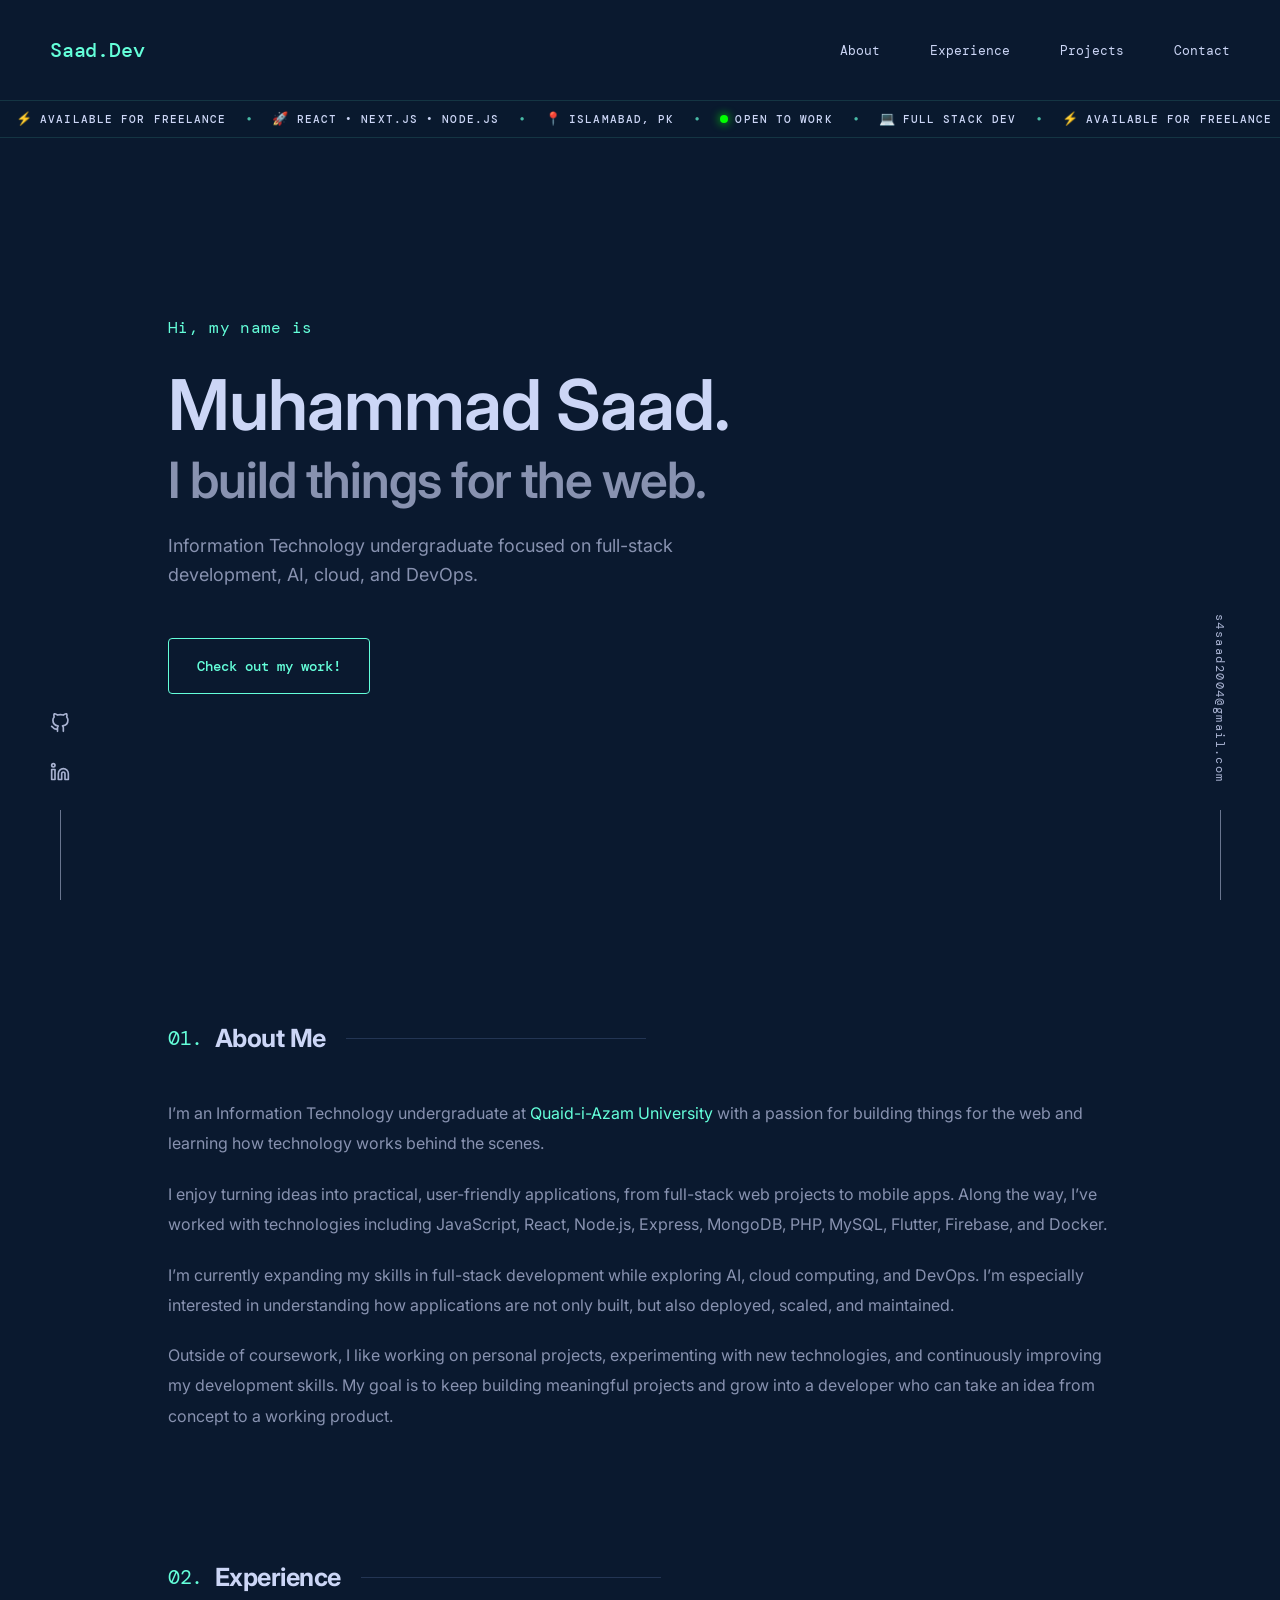
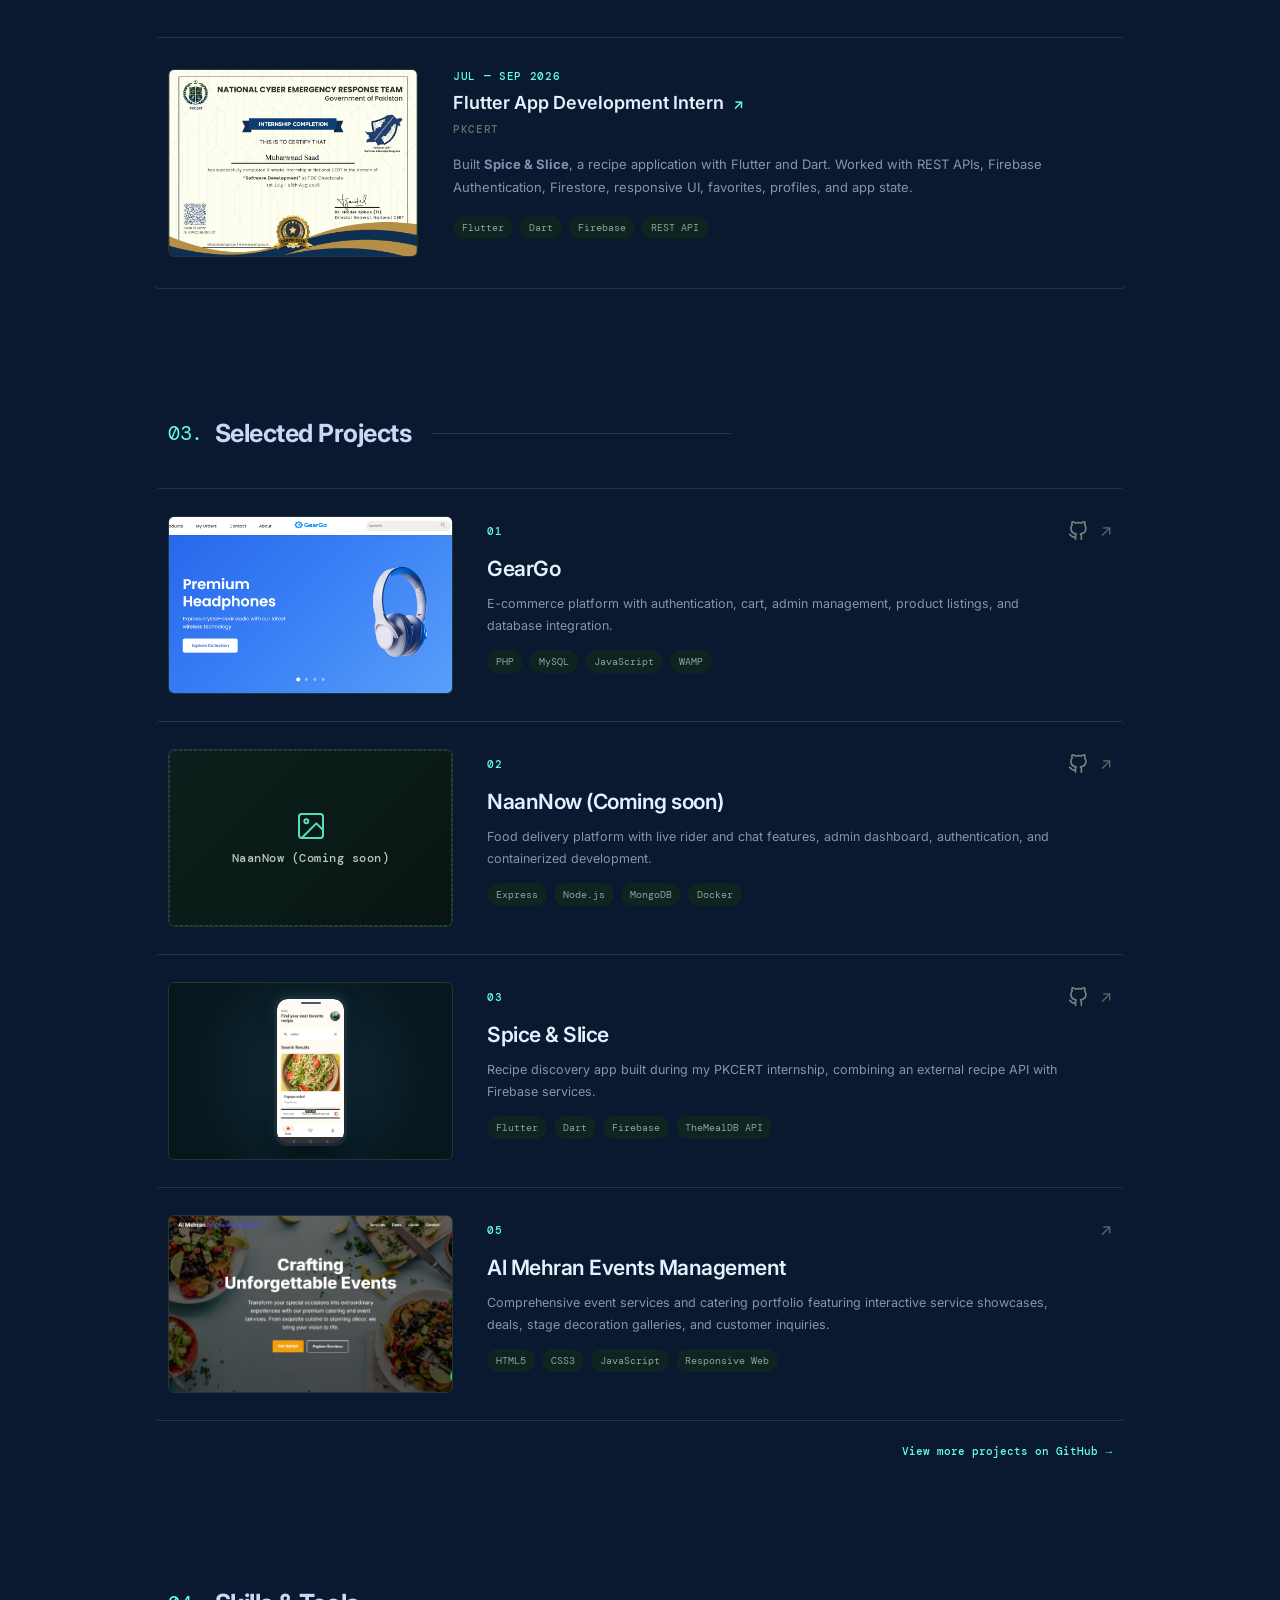
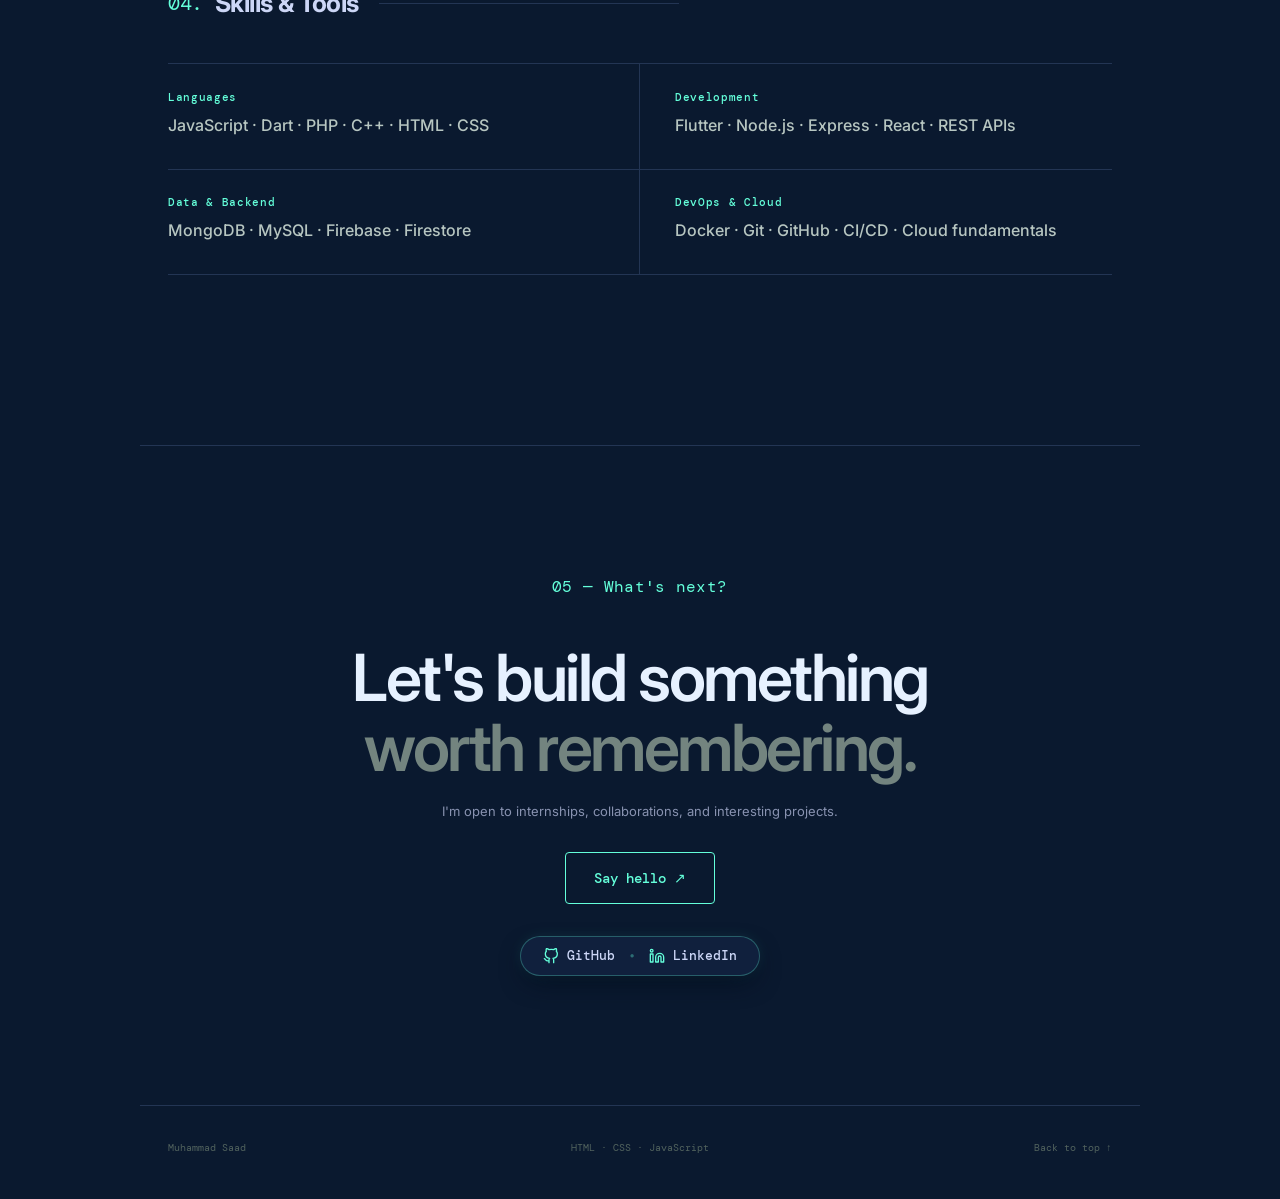
==== index.html @ c4289368 "some changes" ====
<!DOCTYPE html>
<html lang="en">

<head>
  <meta charset="UTF-8">
  <meta name="viewport" content="width=device-width, initial-scale=1.0">
  <meta name="description" content="Muhammad Saad Khan — IT undergraduate, developer, and DevOps enthusiast.">
  <title>Saad Khan — Developer Portfolio</title>
  <link rel="preconnect" href="https://fonts.googleapis.com">
  <link rel="preconnect" href="https://fonts.gstatic.com" crossorigin>
  <link
    href="https://fonts.googleapis.com/css2?family=DM+Mono:wght@400;500&family=Inter:wght@400;500;600;700&display=swap"
    rel="stylesheet">
  <link rel="icon" type="image/svg+xml" href="favicon.svg">
  <link rel="stylesheet" href="style.css">
</head>

<body>

  <header class="site-header">
    <a class="logo" href="#top" aria-label="home">Saad.Dev</a>
    <nav id="site-nav">
      <a href="#about">About</a>
      <a href="#experience">Experience</a>
      <a href="#projects">Projects</a>
      <!-- <a href="certifications/index.html">Certificates</a> -->
      <a href="#contact">Contact</a>
    </nav>
    <button class="menu-toggle" id="menu-toggle" aria-label="Toggle navigation menu" aria-expanded="false"
      aria-controls="site-nav">
      <span class="hamburger-bar"></span>
      <span class="hamburger-bar"></span>
      <span class="hamburger-bar"></span>
    </button>
  </header>

  <div class="side-left">
    <ul class="social-list">
      <li><a href="https://github.com/SaadLabs" target="_blank" rel="noreferrer" aria-label="GitHub"><svg
            xmlns="http://www.w3.org/2000/svg" viewBox="0 0 24 24" fill="none" stroke="currentColor" stroke-width="2"
            stroke-linecap="round" stroke-linejoin="round">
            <path
              d="M9 19c-5 1.5-5-2.5-7-3m14 6v-3.87a3.37 3.37 0 0 0-.94-2.61c3.14-.35 6.44-1.54 6.44-7A5.44 5.44 0 0 0 20 4.77 5.07 5.07 0 0 0 19.91 1S18.73.65 16 2.48a13.38 13.38 0 0 0-7 0C6.27.65 5.09 1 5.09 1A5.07 5.07 0 0 0 5 4.77a5.44 5.44 0 0 0-1.5 3.78c0 5.42 3.3 6.61 6.44 7A3.37 3.37 0 0 0 9 18.13V22">
            </path>
          </svg></a></li>
      <!-- <li><a href="https://instagram.com/" target="_blank" rel="noreferrer" aria-label="Instagram"><svg
            xmlns="http://www.w3.org/2000/svg" viewBox="0 0 24 24" fill="none" stroke="currentColor" stroke-width="2"
            stroke-linecap="round" stroke-linejoin="round">
            <rect x="2" y="2" width="20" height="20" rx="5" ry="5"></rect>
            <path d="M16 11.37A4 4 0 1 1 12.63 8 4 4 0 0 1 16 11.37z"></path>
            <line x1="17.5" y1="6.5" x2="17.51" y2="6.5"></line>
          </svg></a></li> -->
      <!-- <li><a href="https://twitter.com/" target="_blank" rel="noreferrer" aria-label="Twitter"><svg
            xmlns="http://www.w3.org/2000/svg" viewBox="0 0 24 24" fill="none" stroke="currentColor" stroke-width="2"
            stroke-linecap="round" stroke-linejoin="round">
            <path
              d="M23 3a10.9 10.9 0 0 1-3.14 1.53 4.48 4.48 0 0 0-7.86 3v1A10.66 10.66 0 0 1 3 4s-4 9 5 13a11.64 11.64 0 0 1-7 2c9 5 20 0 20-11.5a4.5 4.5 0 0 0-.08-.83A7.72 7.72 0 0 0 23 3z">
            </path>
          </svg></a></li> -->
      <li><a href="https://www.linkedin.com/in/muhammad-saad2004/" target="_blank" rel="noreferrer"
          aria-label="LinkedIn"><svg xmlns="http://www.w3.org/2000/svg" viewBox="0 0 24 24" fill="none"
            stroke="currentColor" stroke-width="2" stroke-linecap="round" stroke-linejoin="round">
            <path d="M16 8a6 6 0 0 1 6 6v7h-4v-7a2 2 0 0 0-2-2 2 2 0 0 0-2 2v7h-4v-7a6 6 0 0 1 6-6z"></path>
            <rect x="2" y="9" width="4" height="12"></rect>
            <circle cx="4" cy="4" r="2"></circle>
          </svg></a></li>
      <!-- <li><a href="https://codepen.io/" target="_blank" rel="noreferrer" aria-label="CodePen"><svg
            xmlns="http://www.w3.org/2000/svg" viewBox="0 0 24 24" fill="none" stroke="currentColor" stroke-width="2"
            stroke-linecap="round" stroke-linejoin="round">
            <polygon points="12 2 22 8.5 22 15.5 12 22 2 15.5 2 8.5 12 2"></polygon>
            <line x1="12" y1="22" x2="12" y2="15.5"></line>
            <polyline points="22 8.5 12 15.5 2 8.5"></polyline>
            <polyline points="2 15.5 12 8.5 22 15.5"></polyline>
            <line x1="12" y1="2" x2="12" y2="8.5"></line>
          </svg></a></li> -->
    </ul>
    <div class="side-line"></div>
  </div>

  <div class="side-right">
    <div class="email-wrapper">
      <a href="mailto:s4saad2004@gmail.com">s4saad2004@gmail.com</a>
    </div>
    <div class="side-line"></div>
  </div>

  <main id="top">
    <div class="home-ticker" aria-label="Status ticker">
      <div class="ticker-track">
        <div class="ticker-content">
          <span class="ticker-item"><span class="ticker-icon">⚡</span> AVAILABLE FOR FREELANCE</span>
          <span class="ticker-bullet">•</span>
          <span class="ticker-item"><span class="ticker-icon">🚀</span> REACT • NEXT.JS • NODE.JS</span>
          <span class="ticker-bullet">•</span>
          <span class="ticker-item"><span class="ticker-icon">📍</span> ISLAMABAD, PK</span>
          <span class="ticker-bullet">•</span>
          <span class="ticker-item"><span class="ticker-status-dot"></span> OPEN TO WORK</span>
          <span class="ticker-bullet">•</span>
          <span class="ticker-item"><span class="ticker-icon">💻</span> FULL STACK DEV</span>
          <span class="ticker-bullet">•</span>
        </div>
        <div class="ticker-content" aria-hidden="true">
          <span class="ticker-item"><span class="ticker-icon">⚡</span> AVAILABLE FOR FREELANCE</span>
          <span class="ticker-bullet">•</span>
          <span class="ticker-item"><span class="ticker-icon">🚀</span> REACT • NEXT.JS • NODE.JS</span>
          <span class="ticker-bullet">•</span>
          <span class="ticker-item"><span class="ticker-icon">📍</span> ISLAMABAD, PK</span>
          <span class="ticker-bullet">•</span>
          <span class="ticker-item"><span class="ticker-status-dot"></span> OPEN TO WORK</span>
          <span class="ticker-bullet">•</span>
          <span class="ticker-item"><span class="ticker-icon">💻</span> FULL STACK DEV</span>
          <span class="ticker-bullet">•</span>
        </div>
      </div>
    </div>

    <section class="hero">
      <p class="eyebrow">Hi, my name is</p>
      <h1 class="hero-title">Muhammad Saad.</h1>
      <h2 class="hero-subtitle">I build things for the web.</h2>
      <p class="hero-copy">
        Information Technology undergraduate focused on full-stack development, AI, cloud, and DevOps.
      </p>
      <div class="hero-actions">
        <a class="hero-btn" href="#projects">Check out my work!</a>
      </div>
    </section>

    <section id="about" class="section about">
      <div class="section-label"><span>01.</span> About Me</div>
      <div class="about-grid">
        <div class="about-copy">
          <p>
            I’m an Information Technology undergraduate at <a href="https://qau.edu.pk/" class="highlight-link"
              target="_blank">Quaid-i-Azam University</a> with a passion for building things
            for the web and learning how technology works behind the scenes.
          </p>
          <p>I enjoy turning ideas into practical, user-friendly applications, from full-stack web projects to mobile
            apps. Along the way, I’ve worked with technologies including JavaScript, React, Node.js, Express, MongoDB,
            PHP, MySQL, Flutter, Firebase, and Docker.</p>
          <p>I’m currently expanding my skills in full-stack development while exploring AI, cloud computing, and
            DevOps. I’m especially interested in understanding how applications are not only built, but also deployed,
            scaled, and maintained.</p>
          <p>Outside of coursework, I like working on personal projects, experimenting with new technologies, and
            continuously improving my development skills. My goal is to keep building meaningful projects and grow into
            a developer who can take an idea from concept to a working product.</p>
        </div>
      </div>
    </section>

    <section id="experience" class="section">
      <div class="section-label"><span>02.</span> Experience</div>

      <a class="experience-row" href="experience/index.html" title="Click to view full certificate and details">
        <div class="experience-cert" title="Certificate Preview">
          <img src="pkcert.png" alt="PKCERT Internship Certificate" class="cert-img" style="display:none;"
            onload="this.style.display='block'; if(this.nextElementSibling) this.nextElementSibling.style.display='none';">
          <div class="cert-placeholder">
            <svg viewBox="0 0 24 24" width="34" height="34" fill="none" stroke="currentColor" stroke-width="1.5"
              stroke-linecap="round" stroke-linejoin="round">
              <rect x="3" y="3" width="18" height="14" rx="2"></rect>
              <circle cx="12" cy="9" r="2.5"></circle>
              <path d="M10.5 11.5L9 15.5L12 14L15 15.5L13.5 11.5"></path>
            </svg>
            <span>Certificate</span>
            <small>Credential Preview</small>
          </div>
        </div>
        <div class="experience-main">
          <div class="date">JUL — SEP 2026</div>
          <h3>Flutter App Development Intern <span>↗</span></h3>
          <p class="company">PKCERT</p>
          <p>
            Built <strong>Spice & Slice</strong>, a recipe application with Flutter and Dart.
            Worked with REST APIs, Firebase Authentication, Firestore, responsive UI,
            favorites, profiles, and app state.
          </p>
          <div class="tags">
            <span>Flutter</span><span>Dart</span><span>Firebase</span><span>REST API</span>
          </div>
        </div>
      </a>
    </section>

    <section id="projects" class="section projects">
      <div class="section-label"><span>03.</span> Selected Projects</div>

      <a class="project-row" href="projects/geargo.html" title="Click to view GearGo details and preview">
        <div class="project-image" title="GearGo Preview">
          <img src="geargo.png" alt="GearGo Preview" class="project-img" style="display:none;"
            onload="this.style.display='block'; if(this.nextElementSibling) this.nextElementSibling.style.display='none';"
            onerror="this.style.display='none'; if(this.nextElementSibling) this.nextElementSibling.style.display='flex';">
          <div class="project-placeholder">
            <svg viewBox="0 0 24 24" width="32" height="32" fill="none" stroke="currentColor" stroke-width="1.5"
              stroke-linecap="round" stroke-linejoin="round">
              <rect x="3" y="3" width="18" height="18" rx="2"></rect>
              <circle cx="8.5" cy="8.5" r="1.5"></circle>
              <polyline points="21 15 16 10 5 21"></polyline>
            </svg>
            <span>GearGo</span>
            <small>Web Platform</small>
          </div>
        </div>
        <div class="project-info">
          <div class="project-top">
            <span class="project-number">01</span>
            <div class="project-links">
              <span class="project-icon-link" title="GitHub Repository" aria-label="GearGo GitHub Repository"
                role="button" tabindex="0"
                onclick="event.preventDefault(); event.stopPropagation(); window.open('https://github.com/SaadLabs/GearGo', '_blank');">
                <svg viewBox="0 0 24 24" width="20" height="20" fill="none" stroke="currentColor" stroke-width="2"
                  stroke-linecap="round" stroke-linejoin="round">
                  <path
                    d="M9 19c-5 1.5-5-2.5-7-3m14 6v-3.87a3.37 3.37 0 0 0-.94-2.61c3.14-.35 6.44-1.54 6.44-7A5.44 5.44 0 0 0 20 4.77 5.07 5.07 0 0 0 19.91 1S18.73.65 16 2.48a13.38 13.38 0 0 0-7 0C6.27.65 5.09 1 5.09 1A5.07 5.07 0 0 0 5 4.77a5.44 5.44 0 0 0-1.5 3.78c0 5.42 3.3 6.61 6.44 7A3.37 3.37 0 0 0 9 18.13V22">
                  </path>
                </svg>
              </span>
              <span class="project-icon-link" title="View Project Details" aria-label="View Project Details">
                <span class="arrow">↗</span>
              </span>
            </div>
          </div>
          <h3>GearGo</h3>
          <p>E-commerce platform with authentication, cart, admin management, product listings, and database
            integration.</p>
          <div class="tags"><span>PHP</span><span>MySQL</span><span>JavaScript</span><span>WAMP</span></div>
        </div>
      </a>

      <a class="project-row" href="projects/naannow.html" title="Click to view NaanNow details and preview">
        <div class="project-image" title="NaanNow Preview">
          <img src="" alt="NaanNow Preview" class="project-img" style="display:none;"
            onload="this.style.display='block'; if(this.nextElementSibling) this.nextElementSibling.style.display='none';"
            onerror="this.style.display='none'; if(this.nextElementSibling) this.nextElementSibling.style.display='flex';">
          <div class="project-placeholder">
            <svg viewBox="0 0 24 24" width="32" height="32" fill="none" stroke="currentColor" stroke-width="1.5"
              stroke-linecap="round" stroke-linejoin="round">
              <rect x="3" y="3" width="18" height="18" rx="2"></rect>
              <circle cx="8.5" cy="8.5" r="1.5"></circle>
              <polyline points="21 15 16 10 5 21"></polyline>
            </svg>
            <span>NaanNow (Coming soon)</span>
            <!-- <small>Insert image src here</small> -->
          </div>
        </div>
        <div class="project-info">
          <div class="project-top">
            <span class="project-number">02</span>
            <div class="project-links">
              <span class="project-icon-link" title="GitHub Repository" aria-label="NaanNow GitHub Repository"
                role="button" tabindex="0"
                onclick="event.preventDefault(); event.stopPropagation(); window.open('https://github.com/Khizar515/NaanNow', '_blank');">
                <svg viewBox="0 0 24 24" width="20" height="20" fill="none" stroke="currentColor" stroke-width="2"
                  stroke-linecap="round" stroke-linejoin="round">
                  <path
                    d="M9 19c-5 1.5-5-2.5-7-3m14 6v-3.87a3.37 3.37 0 0 0-.94-2.61c3.14-.35 6.44-1.54 6.44-7A5.44 5.44 0 0 0 20 4.77 5.07 5.07 0 0 0 19.91 1S18.73.65 16 2.48a13.38 13.38 0 0 0-7 0C6.27.65 5.09 1 5.09 1A5.07 5.07 0 0 0 5 4.77a5.44 5.44 0 0 0-1.5 3.78c0 5.42 3.3 6.61 6.44 7A3.37 3.37 0 0 0 9 18.13V22">
                  </path>
                </svg>
              </span>
              <span class="project-icon-link" title="View Project Details" aria-label="View Project Details">
                <span class="arrow">↗</span>
              </span>
            </div>
          </div>
          <h3>NaanNow (Coming soon)</h3>
          <p>Food delivery platform with live rider and chat features, admin dashboard, authentication, and
            containerized development.</p>
          <div class="tags"><span>Express</span><span>Node.js</span><span>MongoDB</span><span>Docker</span></div>
        </div>
      </a>

      <a class="project-row" href="projects/spice-slice.html" title="Click to view Spice & Slice details and preview">
        <div class="project-image project-image-mobile" title="Spice & Slice Preview">
          <div class="mini-phone-frame">
            <div class="mini-phone-pill"></div>
            <img src="spice&slice.jpeg" alt="Spice & Slice Preview" class="project-img mobile-thumb"
              style="display:none;"
              onload="this.style.display='block'; if(this.nextElementSibling) this.nextElementSibling.style.display='none';"
              onerror="if(!this.dataset.triedBackup){ this.dataset.triedBackup='true'; this.src='spice.png'; } else { this.style.display='none'; if(this.nextElementSibling) this.nextElementSibling.style.display='flex'; }">
            <div class="project-placeholder">
              <svg viewBox="0 0 24 24" width="26" height="26" fill="none" stroke="currentColor" stroke-width="1.5"
                stroke-linecap="round" stroke-linejoin="round">
                <rect x="5" y="2" width="14" height="20" rx="3"></rect>
                <line x1="12" y1="18" x2="12" y2="18.01" stroke-width="2.5" stroke-linecap="round"></line>
              </svg>
              <span>Spice &amp; Slice</span>
              <small>Mobile App</small>
            </div>
          </div>
        </div>
        <div class="project-info">
          <div class="project-top">
            <span class="project-number">03</span>
            <div class="project-links">
              <span class="project-icon-link" title="GitHub Repository" aria-label="Spice & Slice GitHub Repository"
                role="button" tabindex="0"
                onclick="event.preventDefault(); event.stopPropagation(); window.open('https://github.com/SaadLabs/Spice-Slice-recipe-app', '_blank');">
                <svg viewBox="0 0 24 24" width="20" height="20" fill="none" stroke="currentColor" stroke-width="2"
                  stroke-linecap="round" stroke-linejoin="round">
                  <path
                    d="M9 19c-5 1.5-5-2.5-7-3m14 6v-3.87a3.37 3.37 0 0 0-.94-2.61c3.14-.35 6.44-1.54 6.44-7A5.44 5.44 0 0 0 20 4.77 5.07 5.07 0 0 0 19.91 1S18.73.65 16 2.48a13.38 13.38 0 0 0-7 0C6.27.65 5.09 1 5.09 1A5.07 5.07 0 0 0 5 4.77a5.44 5.44 0 0 0-1.5 3.78c0 5.42 3.3 6.61 6.44 7A3.37 3.37 0 0 0 9 18.13V22">
                  </path>
                </svg>
              </span>
              <span class="project-icon-link" title="View Project Details" aria-label="View Project Details">
                <span class="arrow">↗</span>
              </span>
            </div>
          </div>
          <h3>Spice & Slice</h3>
          <p>Recipe discovery app built during my PKCERT internship, combining an external recipe API with Firebase
            services.</p>
          <div class="tags"><span>Flutter</span><span>Dart</span><span>Firebase</span><span>TheMealDB API</span></div>
        </div>
      </a>

      <!-- <a class="project-row" href="projects/binary-tree.html"
        title="Click to view Binary Tree Visualizer details and preview">
        <div class="project-image" title="Binary Tree Visualizer Preview">
          <img src="" alt="Binary Tree Visualizer Preview" class="project-img" style="display:none;"
            onload="this.style.display='block'; if(this.nextElementSibling) this.nextElementSibling.style.display='none';"
            onerror="this.style.display='none'; if(this.nextElementSibling) this.nextElementSibling.style.display='flex';">
          <div class="project-placeholder">
            <svg viewBox="0 0 24 24" width="32" height="32" fill="none" stroke="currentColor" stroke-width="1.5"
              stroke-linecap="round" stroke-linejoin="round">
              <rect x="3" y="3" width="18" height="18" rx="2"></rect>
              <circle cx="8.5" cy="8.5" r="1.5"></circle>
              <polyline points="21 15 16 10 5 21"></polyline>
            </svg>
            <span>Binary Tree</span>
            <small>Insert image src here</small>
          </div>
        </div>
        <div class="project-info">
          <div class="project-top">
            <span class="project-number">04</span>
            <div class="project-links">
              <span class="project-icon-link" title="GitHub Repository"
                aria-label="Binary Tree Visualizer GitHub Repository" role="button" tabindex="0"
                onclick="event.preventDefault(); event.stopPropagation(); window.open('https://github.com/SaadLabs/Binary-Tree-Visualizer', '_blank');">
                <svg viewBox="0 0 24 24" width="20" height="20" fill="none" stroke="currentColor" stroke-width="2"
                  stroke-linecap="round" stroke-linejoin="round">
                  <path
                    d="M9 19c-5 1.5-5-2.5-7-3m14 6v-3.87a3.37 3.37 0 0 0-.94-2.61c3.14-.35 6.44-1.54 6.44-7A5.44 5.44 0 0 0 20 4.77 5.07 5.07 0 0 0 19.91 1S18.73.65 16 2.48a13.38 13.38 0 0 0-7 0C6.27.65 5.09 1 5.09 1A5.07 5.07 0 0 0 5 4.77a5.44 5.44 0 0 0-1.5 3.78c0 5.42 3.3 6.61 6.44 7A3.37 3.37 0 0 0 9 18.13V22">
                  </path>
                </svg>
              </span>
              <span class="project-icon-link" title="View Project Details" aria-label="View Project Details">
                <span class="arrow">↗</span>
              </span>
            </div>
          </div>
          <h3>Binary Tree Visualizer</h3>
          <p>Interactive JavaScript/C++ project focused on understanding tree structures and visualizing operations.</p>
          <div class="tags"><span>C++</span><span>Data Structures</span><span>Algorithms</span></div>
        </div>
      </a> -->

      <a class="project-row" href="https://almehraneventsmanagement.netlify.app/" target="_blank" rel="noreferrer"
        title="Click to view Al Mehran Events Management website">
        <div class="project-image" title="Al Mehran Events Management Preview">
          <img src="almehran.png" alt="Al Mehran Events Management Preview" class="project-img" style="display:none;"
            onload="this.style.display='block'; if(this.nextElementSibling) this.nextElementSibling.style.display='none';"
            onerror="this.style.display='none'; if(this.nextElementSibling) this.nextElementSibling.style.display='flex';">
          <div class="project-placeholder">
            <svg viewBox="0 0 24 24" width="32" height="32" fill="none" stroke="currentColor" stroke-width="1.5"
              stroke-linecap="round" stroke-linejoin="round">
              <rect x="3" y="3" width="18" height="18" rx="2"></rect>
              <circle cx="8.5" cy="8.5" r="1.5"></circle>
              <polyline points="21 15 16 10 5 21"></polyline>
            </svg>
            <span>Al Mehran</span>
            <small>Events Management</small>
          </div>
        </div>
        <div class="project-info">
          <div class="project-top">
            <span class="project-number">05</span>
            <div class="project-links">
              <span class="project-icon-link" title="Visit Live Website"
                aria-label="Visit Al Mehran Events Management Live Website">
                <span class="arrow">↗</span>
              </span>
            </div>
          </div>
          <h3>Al Mehran Events Management</h3>
          <p>Comprehensive event services and catering portfolio featuring interactive service showcases, deals, stage
            decoration galleries, and customer inquiries.</p>
          <div class="tags"><span>HTML5</span><span>CSS3</span><span>JavaScript</span><span>Responsive Web</span></div>
        </div>
      </a>

      <div class="archive-link">
        <a href="https://github.com/SaadLabs" target="_blank" rel="noreferrer">View more projects on GitHub →</a>
      </div>
    </section>

    <section id="skills" class="section skills-section">
      <div class="section-label"><span>04.</span> Skills & Tools</div>
      <div class="skills-grid">
        <div class="skill-group">
          <p class="skill-title">Languages</p>
          <h3>JavaScript · Dart · PHP · C++ · HTML · CSS</h3>
        </div>
        <div class="skill-group">
          <p class="skill-title">Development</p>
          <h3>Flutter · Node.js · Express · React · REST APIs</h3>
        </div>
        <div class="skill-group">
          <p class="skill-title">Data & Backend</p>
          <h3>MongoDB · MySQL · Firebase · Firestore</h3>
        </div>
        <div class="skill-group">
          <p class="skill-title">DevOps & Cloud</p>
          <h3>Docker · Git · GitHub · CI/CD · Cloud fundamentals</h3>
        </div>
      </div>
    </section>

    <!-- <section class="section education" id="certifications">
      <div class="section-label"><span>05.</span> Certifications</div>

      <a class="cert-compact-card" href="certifications/index.html" title="Click to view full certificate">
        <div class="cert-compact-thumb" title="Certificate Preview">
          <img src="meta-cert.png" alt="Meta Certificate Preview" class="cert-img" style="display:none;"
            onload="this.style.display='block'; if(this.nextElementSibling) this.nextElementSibling.style.display='none';"
            onerror="this.style.display='none'; if(this.nextElementSibling) this.nextElementSibling.style.display='flex';">
          <div class="cert-placeholder-compact">
            <svg viewBox="0 0 24 24" width="34" height="34" fill="#0081FB" class="meta-logo-svg" role="img"
              aria-label="Meta">
              <path
                d="M6.915 4.03c-1.968 0-3.683 1.28-4.871 3.113C.704 9.208 0 11.883 0 14.449c0 .706.07 1.369.21 1.973a6.624 6.624 0 0 0 .265.86 5.297 5.297 0 0 0 .371.761c.696 1.159 1.818 1.927 3.593 1.927 1.497 0 2.633-.671 3.965-2.444.76-1.012 1.144-1.626 2.663-4.32l.756-1.339.186-.325c.061.1.121.196.183.3l2.152 3.595c.724 1.21 1.665 2.556 2.47 3.314 1.046.987 1.992 1.22 3.06 1.22 1.075 0 1.876-.355 2.455-.843a3.743 3.743 0 0 0 .81-.973c.542-.939.861-2.127.861-3.745 0-2.72-.681-5.357-2.084-7.45-1.282-1.912-2.957-2.93-4.716-2.93-1.047 0-2.088.467-3.053 1.308-.652.57-1.257 1.29-1.82 2.05-.69-.875-1.335-1.547-1.958-2.056-1.182-.966-2.315-1.303-3.454-1.303zm10.16 2.053c1.147 0 2.188.758 2.992 1.999 1.132 1.748 1.647 4.195 1.647 6.4 0 1.548-.368 2.9-1.839 2.9-.58 0-1.027-.23-1.664-1.004-.496-.601-1.343-1.878-2.832-4.358l-.617-1.028a44.908 44.908 0 0 0-1.255-1.98c.07-.109.141-.224.211-.327 1.12-1.667 2.118-2.602 3.358-2.602zm-10.201.553c1.265 0 2.058.791 2.675 1.446.307.327.737.871 1.234 1.579l-1.02 1.566c-.757 1.163-1.882 3.017-2.837 4.338-1.191 1.649-1.81 1.817-2.486 1.817-.524 0-1.038-.237-1.383-.794-.263-.426-.464-1.13-.464-2.046 0-2.221.63-4.535 1.66-6.088.454-.687.964-1.226 1.533-1.533a2.264 2.264 0 0 1 1.088-.285z" />
            </svg>
            <span>Meta Cert</span>
          </div>
        </div>
        <div class="cert-compact-info">
          <svg viewBox="0 0 24 24" width="32" height="32" fill="#0081FB" class="meta-brand-icon" role="img"
            aria-label="Meta">
            <path
              d="M6.915 4.03c-1.968 0-3.683 1.28-4.871 3.113C.704 9.208 0 11.883 0 14.449c0 .706.07 1.369.21 1.973a6.624 6.624 0 0 0 .265.86 5.297 5.297 0 0 0 .371.761c.696 1.159 1.818 1.927 3.593 1.927 1.497 0 2.633-.671 3.965-2.444.76-1.012 1.144-1.626 2.663-4.32l.756-1.339.186-.325c.061.1.121.196.183.3l2.152 3.595c.724 1.21 1.665 2.556 2.47 3.314 1.046.987 1.992 1.22 3.06 1.22 1.075 0 1.876-.355 2.455-.843a3.743 3.743 0 0 0 .81-.973c.542-.939.861-2.127.861-3.745 0-2.72-.681-5.357-2.084-7.45-1.282-1.912-2.957-2.93-4.716-2.93-1.047 0-2.088.467-3.053 1.308-.652.57-1.257 1.29-1.82 2.05-.69-.875-1.335-1.547-1.958-2.056-1.182-.966-2.315-1.303-3.454-1.303zm10.16 2.053c1.147 0 2.188.758 2.992 1.999 1.132 1.748 1.647 4.195 1.647 6.4 0 1.548-.368 2.9-1.839 2.9-.58 0-1.027-.23-1.664-1.004-.496-.601-1.343-1.878-2.832-4.358l-.617-1.028a44.908 44.908 0 0 0-1.255-1.98c.07-.109.141-.224.211-.327 1.12-1.667 2.118-2.602 3.358-2.602zm-10.201.553c1.265 0 2.058.791 2.675 1.446.307.327.737.871 1.234 1.579l-1.02 1.566c-.757 1.163-1.882 3.017-2.837 4.338-1.191 1.649-1.81 1.817-2.486 1.817-.524 0-1.038-.237-1.383-.794-.263-.426-.464-1.13-.464-2.046 0-2.221.63-4.535 1.66-6.088.454-.687.964-1.226 1.533-1.533a2.264 2.264 0 0 1 1.088-.285z" />
          </svg>
          <div class="cert-text-group">
            <h3>Meta Full Stack Developer</h3>
            <span class="cert-year">2026</span>
          </div>
        </div>
        <span class="cert-compact-arrow">↗</span>
      </a>
    </section> -->

    <section id="contact" class="contact">
      <p class="eyebrow">05 — What's next?</p>
      <h2>Let's build something<br><em>worth remembering.</em></h2>
      <p>I'm open to internships, collaborations, and interesting projects.</p>
      <a class="primary-btn" href="mailto:s4saad2004@gmail.com">Say hello ↗</a>

      <div class="mobile-social-pill" aria-label="Social profiles">
        <a href="https://github.com/SaadLabs" target="_blank" rel="noreferrer" class="pill-link" aria-label="GitHub">
          <svg viewBox="0 0 24 24" width="16" height="16" fill="none" stroke="currentColor" stroke-width="2"
            stroke-linecap="round" stroke-linejoin="round">
            <path
              d="M9 19c-5 1.5-5-2.5-7-3m14 6v-3.87a3.37 3.37 0 0 0-.94-2.61c3.14-.35 6.44-1.54 6.44-7A5.44 5.44 0 0 0 20 4.77 5.07 5.07 0 0 0 19.91 1S18.73.65 16 2.48a13.38 13.38 0 0 0-7 0C6.27.65 5.09 1 5.09 1A5.07 5.07 0 0 0 5 4.77a5.44 5.44 0 0 0-1.5 3.78c0 5.42 3.3 6.61 6.44 7A3.37 3.37 0 0 0 9 18.13V22">
            </path>
          </svg>
          <span>GitHub</span>
        </a>
        <span class="pill-separator">•</span>
        <a href="https://www.linkedin.com/in/muhammad-saad2004/" target="_blank" rel="noreferrer" class="pill-link"
          aria-label="LinkedIn">
          <svg viewBox="0 0 24 24" width="16" height="16" fill="none" stroke="currentColor" stroke-width="2"
            stroke-linecap="round" stroke-linejoin="round">
            <path d="M16 8a6 6 0 0 1 6 6v7h-4v-7a2 2 0 0 0-2-2 2 2 0 0 0-2 2v7h-4v-7a6 6 0 0 1 6-6z"></path>
            <rect x="2" y="9" width="4" height="12"></rect>
            <circle cx="4" cy="4" r="2"></circle>
          </svg>
          <span>LinkedIn</span>
        </a>
      </div>
    </section>
  </main>

  <footer>
    <span>Muhammad Saad</span>
    <span>HTML · CSS · JavaScript</span>
    <a href="#top">Back to top ↑</a>
  </footer>

  <script src="script.js"></script>
</body>

</html>
---- style.css ----
* {
  box-sizing: border-box;
  margin: 0;
  padding: 0
}

:root {
  --bg: #0a192f;
  --bg2: #112240;
  --text: #8892b0;
  --text-bright: #ccd6f6;
  --muted: #8892b0;
  --green: #64ffda;
  --green-soft: rgba(100, 255, 218, 0.1);
  --line: #233554;
  --white: #e6f1ff;
  --mono: "DM Mono", monospace;
  --sans: "Inter", sans-serif
}

html {
  scroll-behavior: smooth;
  scroll-padding-top: 85px;
}

body {
  background: var(--bg);
  color: var(--text);
  font-family: var(--sans);
  line-height: 1.6;
  overflow-x: hidden
}

::selection {
  background: var(--green);
  color: #06100d
}

a {
  color: inherit;
  text-decoration: none
}

.site-header {
  position: fixed;
  top: 0;
  left: 0;
  width: 100%;
  height: 100px;
  padding: 0 clamp(20px, 4vw, 50px);
  display: flex;
  align-items: center;
  justify-content: space-between;
  z-index: 1000;
  background: transparent;
  box-shadow: none;
  transform: translateY(0);
  transition: transform 0.35s cubic-bezier(0.645, 0.045, 0.355, 1),
    height 0.3s ease,
    background 0.3s ease,
    box-shadow 0.3s ease;
}

/* Scrolled state: away from top, show shadow & glass effect */
.site-header.nav-scrolled {
  height: 72px;
  background: rgba(10, 25, 47, 0.85);
  backdrop-filter: blur(12px);
  -webkit-backdrop-filter: blur(12px);
  box-shadow: 0 10px 30px -10px rgba(2, 12, 27, 0.75);
}

/* Hidden state: scrolled down, slide up out of viewport */
.site-header.nav-hidden {
  transform: translateY(-100%);
  box-shadow: none;
}

.logo {
  display: flex;
  align-items: center;
  font-family: var(--mono);
  font-size: 20px;
  font-weight: 500;
  color: var(--green);
  text-decoration: none;
  letter-spacing: -0.01em;
  transition: all .25s ease;
}

.logo:hover {
  color: var(--white);
}

nav {
  display: flex;
  align-items: center;
  gap: 50px;
  margin-left: auto;
}

nav a {
  font: 400 13px var(--mono);
  color: #ccd6f6;
  transition: color 0.25s ease;
}

nav a:hover,
nav a.active {
  color: var(--green);
}

.menu-toggle {
  display: none;
  background: transparent;
  border: 1px solid rgba(100, 255, 218, 0.28);
  border-radius: 6px;
  width: 42px;
  height: 42px;
  padding: 10px 8px;
  flex-direction: column;
  justify-content: space-between;
  align-items: center;
  cursor: pointer;
  z-index: 1002;
  transition: all 0.25s ease;
}

.menu-toggle:hover,
.menu-toggle:focus-visible {
  border-color: var(--green);
  background: rgba(100, 255, 218, 0.08);
  outline: none;
}

.hamburger-bar {
  display: block;
  width: 22px;
  height: 2px;
  background: var(--green);
  border-radius: 2px;
  transition: transform 0.3s cubic-bezier(0.645, 0.045, 0.355, 1),
              opacity 0.2s ease;
  transform-origin: center;
}

.menu-toggle.is-active .hamburger-bar:nth-child(1) {
  transform: translateY(7px) rotate(45deg);
}

.menu-toggle.is-active .hamburger-bar:nth-child(2) {
  opacity: 0;
  transform: scaleX(0);
}

.menu-toggle.is-active .hamburger-bar:nth-child(3) {
  transform: translateY(-7px) rotate(-45deg);
}

/* Status Marquee Ticker on Home Screen */
.home-ticker {
  width: 100%;
  margin-top: 100px;
  height: 38px;
  background: rgba(10, 25, 47, 0.65);
  border-top: 1px solid rgba(100, 255, 218, 0.12);
  border-bottom: 1px solid rgba(100, 255, 218, 0.12);
  overflow: hidden;
  display: flex;
  align-items: center;
  position: relative;
  z-index: 5;
}

.ticker-track {
  display: flex;
  width: max-content;
  will-change: transform;
  white-space: nowrap;
  animation: tickerSlide 17s linear infinite;
}

@keyframes tickerSlide {
  0% {
    transform: translateX(0);
  }
  100% {
    transform: translateX(-50%);
  }
}

.ticker-content {
  display: flex;
  align-items: center;
  flex-shrink: 0;
}

.ticker-item {
  display: inline-flex;
  align-items: center;
  gap: 7px;
  font: 500 11px var(--mono);
  color: var(--text-bright);
  letter-spacing: 0.1em;
  padding: 0 16px;
  user-select: none;
}

.ticker-icon {
  font-size: 13px;
  display: inline-flex;
  align-items: center;
}

.ticker-bullet {
  color: var(--green);
  font-size: 11px;
  opacity: 0.7;
  padding: 0 4px;
  user-select: none;
}

.ticker-status-dot {
  display: inline-block;
  width: 8px;
  height: 8px;
  border-radius: 50%;
  background: #00ff00;
  box-shadow: 0 0 10px #00ff00;
  animation: pulseTickerDot 2s infinite ease-in-out;
}

@keyframes pulseTickerDot {
  0%, 100% {
    transform: scale(1);
    opacity: 1;
    box-shadow: 0 0 6px #00ff00;
  }
  50% {
    transform: scale(1.3);
    opacity: 0.75;
    box-shadow: 0 0 14px #00ff00;
  }
}


.side-left {
  width: 40px;
  position: fixed;
  bottom: 0;
  left: 40px;
  right: auto;
  z-index: 10;
  display: flex;
  flex-direction: column;
  align-items: center
}

.social-list {
  display: flex;
  flex-direction: column;
  align-items: center;
  margin: 0;
  padding: 0;
  list-style: none;
  gap: 22px
}

.social-list a {
  color: #a8b2d1;
  display: inline-block;
  transition: .25s ease
}

.social-list a:hover {
  color: var(--green);
  transform: translateY(-3px)
}

.social-list svg {
  width: 20px;
  height: 20px
}

.side-line {
  width: 1px;
  height: 90px;
  background: #a8b2d1;
  margin-top: 20px;
  opacity: .6
}

.side-right {
  width: 40px;
  position: fixed;
  bottom: 0;
  left: auto;
  right: 40px;
  z-index: 10;
  display: flex;
  flex-direction: column;
  align-items: center
}

.email-wrapper a {
  font: 400 12px var(--mono);
  letter-spacing: .12em;
  color: #a8b2d1;
  writing-mode: vertical-rl;
  display: inline-block;
  transition: .25s ease
}

.email-wrapper a:hover {
  color: var(--green);
  transform: translateY(-3px)
}

.hero {
  max-width: 1000px;
  min-height: calc(100vh - 145px);
  margin: 0 auto;
  padding: 40px 28px 60px;
  display: flex;
  flex-direction: column;
  justify-content: center;
  align-items: flex-start;
}

.eyebrow {
  font: 400 16px var(--mono);
  letter-spacing: .02em;
  color: var(--green);
  margin-bottom: 28px
}

.hero h1,
.hero-title {
  font-size: clamp(40px, 8vw, 70px);
  /* font-size: 70px; */
  font-weight: 600;
  line-height: 1.1;
  letter-spacing: -1px;
  color: #ccd6f6;
  margin: 0
}

.hero h2,
.hero-subtitle {
  font-size: clamp(40px, 8vw, 50px);
  font-weight: 600;
  line-height: 1.1;
  letter-spacing: -1px;
  color: #8892b0;
  margin-top: 10px
}

.hero-copy {
  max-width: 540px;
  color: #8892b0;
  font-size: clamp(15px, 2vw, 18px);
  margin-top: 24px;
  line-height: 1.6
}

.highlight-link {
  color: var(--green);
  text-decoration: none;
  display: inline-block
}

.highlight-link:hover {
  text-decoration: underline
}

.hero-actions {
  display: flex;
  align-items: center;
  margin-top: 48px
}

.hero-btn {
  display: inline-block;
  border: 1px solid var(--green);
  color: var(--green);
  background: transparent;
  font: 500 14px var(--mono);
  padding: 20px 28px;
  border-radius: 4px;
  text-decoration: none;
  line-height: 1;
  transition: .25s cubic-bezier(.645, .045, .355, 1)
}

.hero-btn:hover {
  background: rgba(100, 255, 218, .1);
  transform: translateY(-3px)
}

.date,
.project-number,
.skill-title,
.cert-row span,
.company {
  font: 500 11px var(--mono);
  letter-spacing: .06em;
  color: var(--green)
}

.section {
  max-width: 1000px;
  margin: 0 auto;
  padding: 125px 28px 0
}

.section-label {
  display: flex;
  align-items: center;
  position: relative;
  margin-bottom: 40px;
  width: 100%;
  font-family: var(--sans);
  font-size: clamp(24px, 5vw, 25px);
  font-weight: 700;
  color: #ccd6f6;
  white-space: nowrap;
  letter-spacing: -0.02em;
  text-transform: none;
}

.section-label span {
  position: relative;
  color: var(--green);
  font-family: var(--mono);
  font-size: clamp(16px, 3vw, 20px);
  font-weight: 400;
  margin-right: 12px;
}

.section-label::after {
  content: "";
  display: block;
  position: relative;
  width: 0;
  max-width: 300px;
  height: 1px;
  margin-left: 20px;
  background-color: var(--line);
  transition: width 0.85s cubic-bezier(0.16, 1, 0.3, 1) 0.2s;
}

.section-label.is-revealed::after {
  width: 300px;
}

.about-grid {
  display: grid;
  grid-template-columns: 1fr;
  gap: 90px
}

.about h3 {
  font-size: 30px;
  line-height: 1.3;
  font-weight: 500;
  letter-spacing: -1.2px;
  color: var(--white)
}

.about h3 em,
.contact h2 em {
  font-style: normal;
  color: #73847f
}

.about-copy {
  color: var(--muted);
  font-size: 16px;
  line-height: 1.9
}

.about-copy p+p {
  margin-top: 20px
}

.experience-row {
  display: grid;
  grid-template-columns: 250px 1fr;
  gap: 35px;
  padding: 31px 14px;
  margin: 0 -14px;
  border-top: 1px solid var(--line);
  align-items: start;
  transition: background .25s ease;
  text-decoration: none;
  color: inherit;
  cursor: pointer;
  border-radius: 6px;
}

.experience-row:last-child {
  border-bottom: 1px solid var(--line);
}

.experience-row:hover {
  background: rgba(18, 42, 36, .25);
}

.experience-row:hover .experience-main h3 {
  color: var(--green);
}

.experience-row:hover .experience-main h3 span {
  transform: translate(2px, -2px);
  display: inline-block;
  transition: transform .2s ease;
}

.experience-cert {
  width: 100%;
  aspect-ratio: 4 / 3;
  background: #0d201c;
  border: 1px solid #1d3932;
  border-radius: 6px;
  overflow: hidden;
  display: flex;
  align-items: center;
  justify-content: center;
  position: relative;
  transition: border-color .25s ease;
}

.experience-cert:hover {
  border-color: var(--green);
}

.cert-img {
  width: 100%;
  height: 100%;
  object-fit: cover;
  display: block;
}

.cert-placeholder {
  display: flex;
  flex-direction: column;
  align-items: center;
  justify-content: center;
  gap: 8px;
  width: 100%;
  height: 100%;
  color: #58716a;
  padding: 16px;
  text-align: center;
  background: linear-gradient(135deg, rgba(13, 32, 28, 0.85), rgba(8, 21, 18, 0.95));
  border: 1px dashed #27473e;
  border-radius: 5px;
  transition: .3s;
}

.experience-cert:hover .cert-placeholder {
  border-color: rgba(100, 255, 218, 0.4);
}

.cert-placeholder svg {
  color: var(--green);
  opacity: 0.85;
  transition: transform .25s ease;
}

.experience-cert:hover .cert-placeholder svg {
  transform: scale(1.08);
  opacity: 1;
}

.cert-placeholder span {
  font: 500 12px var(--mono);
  color: #b7c6c1;
  letter-spacing: .04em;
}

.cert-placeholder small {
  font: 400 10px var(--mono);
  color: #61736e;
}

.experience-main .date {
  margin-bottom: 6px;
}

.experience-main h3 {
  font-size: 18px;
  color: var(--white);
  font-weight: 600
}

.experience-main h3 span {
  color: var(--green);
  font-size: 14px;
  margin-left: 5px
}

.company {
  margin-top: 4px;
  color: #61736e
}

.experience-main>p:not(.company) {
  color: var(--muted);
  font-size: 13px;
  line-height: 1.8;
  max-width: 650px;
  margin-top: 17px
}

.tags {
  display: flex;
  flex-wrap: wrap;
  gap: 7px;
  margin-top: 16px
}

.tags span {
  font: 400 10px var(--mono);
  color: #8fa19c;
  background: #0d2420;
  border-radius: 20px;
  padding: 5px 9px
}

.projects .section-label {
  margin-bottom: 35px
}

.project-row {
  display: grid;
  grid-template-columns: 285px 1fr;
  min-height: 190px;
  border-top: 1px solid var(--line);
  padding: 27px 14px;
  margin: 0 -14px;
  gap: 34px;
  transition: background .25s ease;
  text-decoration: none;
  color: inherit;
  cursor: pointer;
  border-radius: 6px;
}

.project-row:last-of-type {
  border-bottom: 1px solid var(--line);
}

.project-row:hover {
  background: rgba(18, 42, 36, .25);
}

.project-image {
  width: 100%;
  aspect-ratio: 16 / 10;
  min-height: 150px;
  background: #0d201c;
  border: 1px solid #1d3932;
  border-radius: 6px;
  overflow: hidden;
  display: flex;
  align-items: center;
  justify-content: center;
  position: relative;
  transition: border-color .25s ease;
}

.project-row:hover .project-image,
.project-image:hover {
  border-color: var(--green);
}

.project-img {
  width: 100%;
  height: 100%;
  object-fit: cover;
  display: block;
}

/* Mobile App Project Thumbnail Framing on Home Page */
.project-image.project-image-mobile {
  background: radial-gradient(circle at center, rgba(100, 255, 218, 0.08) 0%, #07171d 75%);
  padding: 8px;
  display: flex;
  align-items: center;
  justify-content: center;
}

.mini-phone-frame {
  height: 94%;
  max-height: 156px;
  aspect-ratio: 9 / 18.5;
  background: #060e17;
  border: 3px solid #1a2c3a;
  border-radius: 14px;
  overflow: hidden;
  box-shadow: 0 8px 20px -4px rgba(0, 0, 0, 0.8), 0 0 12px rgba(100, 255, 218, 0.12);
  display: flex;
  align-items: center;
  justify-content: center;
  position: relative;
  transition: transform 0.25s ease, border-color 0.25s ease, box-shadow 0.25s ease;
}

.mini-phone-pill {
  position: absolute;
  top: 3px;
  left: 50%;
  transform: translateX(-50%);
  width: 20px;
  height: 2px;
  background: #2a3e5c;
  border-radius: 2px;
  z-index: 3;
  opacity: 0.85;
}

.project-row:hover .mini-phone-frame {
  transform: scale(1.05) translateY(-2px);
  border-color: rgba(100, 255, 218, 0.55);
  box-shadow: 0 12px 26px -4px rgba(0, 0, 0, 0.95), 0 0 20px rgba(100, 255, 218, 0.25);
}

.mini-phone-frame .project-img {
  width: 100%;
  height: 100%;
  object-fit: cover;
  display: block;
  border-radius: 10px;
}

.mini-phone-frame .project-placeholder {
  border: none;
  background: transparent;
  padding: 6px 4px;
  gap: 4px;
}

.mini-phone-frame .project-placeholder span {
  font-size: 10px;
  white-space: nowrap;
}

.mini-phone-frame .project-placeholder small {
  font-size: 8px;
}

.project-image-mobile>.project-img {
  width: auto;
  max-width: 80%;
  height: 90%;
  max-height: 154px;
  object-fit: contain;
  border-radius: 12px;
  border: 2px solid rgba(100, 255, 218, 0.25);
}

.project-placeholder {
  display: flex;
  flex-direction: column;
  align-items: center;
  justify-content: center;
  gap: 8px;
  width: 100%;
  height: 100%;
  color: #58716a;
  padding: 16px;
  text-align: center;
  background: linear-gradient(135deg, rgba(13, 32, 28, 0.85), rgba(8, 21, 18, 0.95));
  border: 1px dashed #27473e;
  border-radius: 5px;
  transition: border-color .25s ease;
}

.project-row:hover .project-placeholder,
.project-image:hover .project-placeholder {
  border-color: rgba(100, 255, 218, 0.4);
}

.project-placeholder svg {
  color: var(--green);
  opacity: 0.85;
  transition: opacity .25s ease;
}

.project-row:hover .project-placeholder svg,
.project-image:hover .project-placeholder svg {
  opacity: 1;
}

.project-placeholder span {
  font: 500 12px var(--mono);
  color: #b7c6c1;
  letter-spacing: .04em;
}

.project-placeholder small {
  font: 400 10px var(--mono);
  color: #61736e;
}

.project-row:hover .arrow {
  color: var(--green);
  transform: translate(2px, -2px);
  display: inline-block;
  transition: transform .2s ease, color .2s ease;
}

.project-info {
  padding: 2px 0
}

.project-top {
  display: flex;
  justify-content: space-between;
  align-items: center
}

.arrow {
  font-size: 16px;
  color: #58716a;
  transition: transform .2s ease, color .2s ease;
}

.project-links {
  display: flex;
  align-items: center;
  gap: 12px;
}

.project-icon-link {
  color: #73847f;
  display: inline-flex;
  align-items: center;
  justify-content: center;
  transition: all 0.2s ease;
  text-decoration: none;
  cursor: pointer;
  position: relative;
  z-index: 2;
}

.project-icon-link:hover {
  color: var(--green);
  transform: translateY(-2px);
}

.project-icon-link:hover .arrow {
  color: var(--green);
  transform: translate(2px, -2px);
}

.project-info h3 {
  font-size: 21px;
  color: var(--white);
  font-weight: 600;
  margin-top: 8px;
  letter-spacing: -.5px;
  transition: color 0.2s ease;
}

.project-row:hover .project-info h3 {
  color: var(--green);
}

.project-info>p {
  color: var(--muted);
  font-size: 12.5px;
  line-height: 1.75;
  max-width: 580px;
  margin-top: 8px
}

.project-info .tags {
  margin-top: 13px
}

.archive-link {
  text-align: right;
  margin-top: 22px;
  font: 500 11px var(--mono);
  color: var(--green)
}

.skills-grid {
  border-top: 1px solid var(--line);
  display: grid;
  grid-template-columns: 1fr 1fr
}

.skill-group {
  padding: 26px 24px 30px 0;
  border-bottom: 1px solid var(--line)
}

.skill-group:nth-child(odd) {
  border-right: 1px solid var(--line);
  padding-right: 35px
}

.skill-group:nth-child(even) {
  padding-left: 35px
}

.skill-group h3 {
  font-size: 16px;
  line-height: 1.6;
  color: #b7c6c1;
  font-weight: 500;
  margin-top: 9px
}

.learning-row {
  display: grid;
  grid-template-columns: 1fr 1fr;
  gap: 70px;
  border-bottom: 1px solid var(--line);
  padding-bottom: 35px
}

.learning-row h3 {
  font-size: 28px;
  color: var(--white);
  font-weight: 500;
  line-height: 1.25;
  margin-top: 8px
}

.learning-row>p {
  color: var(--muted);
  font-size: 13px;
  line-height: 1.8
}

.cert-compact-card {
  display: flex;
  align-items: center;
  gap: 22px;
  background: rgba(18, 42, 36, 0.22);
  border: 1px solid var(--line);
  border-radius: 8px;
  padding: 14px 20px;
  text-decoration: none;
  color: inherit;
  cursor: pointer;
  transition: all 0.25s ease;
  margin: 18px 0 32px;
}

.cert-compact-card:hover {
  background: rgba(18, 42, 36, 0.45);
  border-color: rgba(100, 255, 218, 0.4);
  /* transform: translateY(-2px); */
}

.cert-compact-thumb {
  width: 110px;
  height: 72px;
  flex-shrink: 0;
  background: #0d201c;
  border: 1px solid #1d3932;
  border-radius: 5px;
  overflow: hidden;
  display: flex;
  align-items: center;
  justify-content: center;
  position: relative;
  transition: border-color 0.25s ease;
}

.cert-compact-card:hover .cert-compact-thumb {
  border-color: var(--green);
}

.cert-placeholder-compact {
  display: flex;
  flex-direction: column;
  align-items: center;
  justify-content: center;
  gap: 4px;
  width: 100%;
  height: 100%;
  color: #58716a;
  background: linear-gradient(135deg, rgba(13, 32, 28, 0.9), rgba(8, 21, 18, 0.95));
  padding: 6px;
  text-align: center;
  border: 1px dashed #27473e;
  border-radius: 4px;
  transition: border-color 0.25s ease;
}

.cert-compact-card:hover .cert-placeholder-compact {
  border-color: rgba(100, 255, 218, 0.4);
}

.cert-placeholder-compact svg {
  color: var(--green);
  opacity: 0.85;
  transition: transform 0.2s ease;
}

.cert-compact-card:hover .cert-placeholder-compact svg {
  transform: scale(1.1);
}

.cert-placeholder-compact span {
  font: 500 10px var(--mono);
  color: #b7c6c1;
  letter-spacing: 0.04em;
}

.cert-compact-info {
  flex: 1;
  min-width: 0;
  display: flex;
  align-items: center;
  gap: 14px;
}

.meta-brand-icon {
  flex-shrink: 0;
  display: inline-block;
  vertical-align: middle;
  transition: transform 0.25s ease;
}

.cert-compact-card:hover .meta-brand-icon {
  transform: scale(1.15);
}

.cert-text-group {
  display: flex;
  flex-direction: column;
}

.cert-text-group h3 {
  font-size: 18px;
  color: var(--white);
  font-weight: 600;
  letter-spacing: -0.3px;
  margin: 0;
  transition: color 0.2s ease;
}

.cert-compact-card:hover .cert-text-group h3 {
  color: var(--green);
}

.cert-year {
  display: block;
  font: 400 13px var(--mono);
  color: var(--green);
  margin-top: 3px;
  letter-spacing: 0.05em;
}

.cert-compact-arrow {
  font-size: 18px;
  color: #58716a;
  transition: all 0.2s ease;
  padding-left: 8px;
}

.cert-compact-card:hover .cert-compact-arrow {
  color: var(--green);
  transform: translate(3px, -3px);
}

.cert-row {
  display: grid;
  grid-template-columns: 45px 1fr 100px;
  align-items: center;
  border-bottom: 1px solid var(--line);
  padding: 19px 0;
  font-size: 12px;
  color: #aebdb8;
  transition: all 0.25s ease;
}

.cert-row:hover {
  background: rgba(18, 42, 36, 0.25);
  padding-left: 10px;
  padding-right: 10px;
  border-radius: 4px;
}

.cert-row strong {
  font-weight: 500;
  color: #cad6d2;
  transition: color 0.2s ease;
}

.cert-row:hover strong {
  color: var(--green);
}

.cert-row span:last-child {
  text-align: right;
  color: #61736e;
  transition: all 0.2s ease;
}

.cert-row:hover span:last-child {
  color: var(--green);
}

.contact {
  max-width: 1000px;
  margin: 170px auto 0;
  padding: 130px 28px;
  text-align: center;
  border-top: 1px solid var(--line);
  display: flex;
  flex-direction: column;
  align-items: center;
}

.contact h2 {
  font-size: clamp(38px, 6vw, 65px);
  line-height: 1.08;
  letter-spacing: -2.5px;
  color: var(--white);
  font-weight: 600;
  margin: 18px 0
}

.contact>p:not(.eyebrow) {
  color: var(--muted);
  font-size: 13px;
  margin-bottom: 30px
}

.primary-btn {
  display: inline-block;
  border: 1px solid var(--green);
  color: var(--green);
  background: transparent;
  font: 500 14px var(--mono);
  padding: 18px 28px;
  border-radius: 4px;
  text-decoration: none;
  line-height: 1;
  transition: .25s cubic-bezier(.645, .045, .355, 1);
}

.primary-btn:hover {
  background: rgba(100, 255, 218, .1);
  transform: translateY(-3px);
}

.mobile-social-pill {
  display: inline-flex;
  align-items: center;
  gap: 14px;
  margin: 32px auto 0;
  padding: 10px 22px;
  background: rgba(17, 34, 64, 0.9);
  border: 1px solid rgba(100, 255, 218, 0.28);
  border-radius: 9999px;
  box-shadow: 0 10px 25px -5px rgba(2, 12, 27, 0.8), 0 0 15px -2px rgba(100, 255, 218, 0.12);
}

.mobile-social-pill .pill-link {
  display: inline-flex;
  align-items: center;
  gap: 8px;
  font: 500 12.5px var(--mono);
  color: #ccd6f6;
  text-decoration: none;
  transition: all 0.2s ease;
}

.mobile-social-pill .pill-link svg {
  color: var(--green);
  transition: transform 0.2s ease;
}

.mobile-social-pill .pill-link:hover,
.mobile-social-pill .pill-link:active {
  color: var(--green);
}

.mobile-social-pill .pill-link:hover svg,
.mobile-social-pill .pill-link:active svg {
  transform: scale(1.15);
}

.mobile-social-pill .pill-separator {
  color: rgba(100, 255, 218, 0.35);
  font-size: 11px;
  user-select: none;
}

footer {
  max-width: 1000px;
  margin: auto;
  padding: 35px 28px 45px;
  border-top: 1px solid var(--line);
  display: flex;
  justify-content: space-between;
  gap: 20px;
  color: #52635e;
  font: 400 10px var(--mono)
}

footer a:hover {
  color: var(--green)
}

/* Hide side social icons and email on 1149x686 and below */
@media (max-width: 1149px), (max-height: 686px) {
  .side-left,
  .side-right {
    display: none !important;
  }
}

@media(max-width:760px) {

  html {
    scroll-padding-top: 75px;
  }

  .side-left,
  .side-right {
    display: none
  }

  .site-header {
    height: 75px;
    padding: 0 20px;
  }

  .site-header.nav-scrolled {
    height: 65px;
  }

  .menu-toggle {
    display: flex;
    margin-left: auto;
  }


  .site-header nav {
    position: fixed;
    top: 0;
    right: 0;
    bottom: 0;
    width: min(78vw, 320px);
    height: 100vh;
    background: #112240;
    box-shadow: -10px 0 30px -10px rgba(2, 12, 27, 0.9);
    border-left: 1px solid rgba(100, 255, 218, 0.15);
    display: flex;
    flex-direction: column;
    justify-content: center;
    align-items: center;
    gap: 28px;
    padding: 60px 24px;
    margin: 0;
    z-index: 1001;
    transform: translateX(100%);
    visibility: hidden;
    transition: transform 0.35s cubic-bezier(0.645, 0.045, 0.355, 1),
                visibility 0.35s ease;
  }

  .site-header nav.nav-open {
    transform: translateX(0);
    visibility: visible;
  }

  .site-header nav a {
    font-size: 15px;
    letter-spacing: 0.08em;
    padding: 10px 20px;
    width: 100%;
    text-align: center;
    border-radius: 6px;
    color: #ccd6f6;
    transition: all 0.2s ease;
  }

  .site-header nav a:hover,
  .site-header nav a.active {
    color: var(--green);
    background: rgba(100, 255, 218, 0.07);
  }

  .site-header.nav-open-header {
    transform: translateY(0) !important;
  }

  .home-ticker {
    margin-top: 85px;
    height: 34px;
  }

  .hero {
    padding: 40px 22px 60px;
    min-height: calc(100vh - 120px);
    display: flex;
    flex-direction: column;
    justify-content: center;
    align-items: center;
    text-align: center;
  }

  .ticker-item {
    font-size: 10px;
    letter-spacing: 0.08em;
    padding: 0 12px;
    gap: 5px;
  }

  .ticker-bullet {
    font-size: 10px;
    padding: 0 2px;
  }

  .eyebrow {
    font-size: 14px;
    margin-bottom: 20px;
    text-align: center;
  }

  .hero h1,
  .hero-title {
    font-size: clamp(36px, 10vw, 60px);
    text-align: center;
  }

  .hero h2,
  .hero-subtitle {
    font-size: clamp(36px, 10vw, 60px);
    margin-top: 8px;
    text-align: center;
  }

  .hero-copy {
    font-size: 15px;
    margin-top: 20px;
    text-align: center;
    max-width: 500px;
    margin-left: auto;
    margin-right: auto;
  }

  .hero-actions {
    margin-top: 36px;
    justify-content: center;
    width: 100%;
  }

  .hero-btn {
    padding: 16px 22px;
    font-size: 13px;
    text-align: center;
  }

  .section {
    padding: 95px 22px 0
  }

  .section-label {
    font-size: clamp(20px, 5vw, 24px);
    margin-bottom: 30px;
  }

  .section-label span {
    font-size: clamp(14px, 3vw, 18px);
    margin-right: 8px;
  }

  .section-label::after {
    margin-left: 12px;
  }

  .section-label.is-revealed::after {
    width: clamp(60px, 35vw, 160px);
  }

  .about-grid,
  .learning-row {
    grid-template-columns: 1fr;
    gap: 25px
  }

  .about h3 {
    font-size: 26px
  }

  .experience-row {
    grid-template-columns: 1fr;
    gap: 18px;
    padding: 24px 0;
  }

  .experience-row:hover {
    padding-left: 0;
    padding-right: 0;
  }

  .experience-cert {
    max-width: 320px;
    width: 100%;
    margin: 0 auto;
    justify-self: center;
  }

  .date {
    margin-bottom: 3px
  }

  .project-row {
    grid-template-columns: 1fr;
    gap: 18px;
    padding: 23px 0
  }

  .project-image {
    max-width: 320px;
    width: 100%;
    height: auto;
    aspect-ratio: 16 / 10;
    margin: 0 auto;
    justify-self: center;
  }

  .project-row:hover {
    padding-left: 0;
    padding-right: 0
  }

  .skills-grid {
    grid-template-columns: 1fr
  }

  .skill-group:nth-child(odd) {
    border-right: 0;
    padding-right: 0
  }

  .skill-group:nth-child(even) {
    padding-left: 0
  }

  .cert-compact-card {
    gap: 14px;
    padding: 12px 14px;
  }

  .cert-compact-thumb {
    width: 90px;
    height: 60px;
  }

  .cert-compact-info h3 {
    font-size: 15px;
  }

  .cert-row {
    grid-template-columns: 35px 1fr
  }

  .cert-row span:last-child {
    display: none
  }

  .contact {
    margin-top: 120px;
    padding: 100px 22px
  }

  .contact h2 {
    letter-spacing: -1.5px
  }

  footer {
    padding: 28px 22px;
    flex-direction: column
  }
}

/* ==========================================================================
   SCROLL REVEAL & INTERACTIVE SCROLL ANIMATION ENGINE
   ========================================================================== */

/* Base Scroll Reveal Element */
.reveal-item {
  opacity: 0;
  transform: translateY(32px);
  transition: opacity 0.8s cubic-bezier(0.16, 1, 0.3, 1),
              transform 0.8s cubic-bezier(0.16, 1, 0.3, 1);
  will-change: opacity, transform;
  transition-delay: var(--reveal-delay, 0ms);
}

.reveal-item.is-revealed {
  opacity: 1;
  transform: translateY(0);
}

/* Directional & Scale Reveal Variants */
.reveal-item-left {
  opacity: 0;
  transform: translateX(-35px);
  transition: opacity 0.8s cubic-bezier(0.16, 1, 0.3, 1),
              transform 0.8s cubic-bezier(0.16, 1, 0.3, 1);
  will-change: opacity, transform;
  transition-delay: var(--reveal-delay, 0ms);
}

.reveal-item-left.is-revealed {
  opacity: 1;
  transform: translateX(0);
}

.reveal-item-right {
  opacity: 0;
  transform: translateX(35px);
  transition: opacity 0.8s cubic-bezier(0.16, 1, 0.3, 1),
              transform 0.8s cubic-bezier(0.16, 1, 0.3, 1);
  will-change: opacity, transform;
  transition-delay: var(--reveal-delay, 0ms);
}

.reveal-item-right.is-revealed {
  opacity: 1;
  transform: translateX(0);
}

.reveal-item-scale {
  opacity: 0;
  transform: scale(0.94) translateY(24px);
  transition: opacity 0.85s cubic-bezier(0.16, 1, 0.3, 1),
              transform 0.85s cubic-bezier(0.16, 1, 0.3, 1);
  will-change: opacity, transform;
  transition-delay: var(--reveal-delay, 0ms);
}

.reveal-item-scale.is-revealed {
  opacity: 1;
  transform: scale(1) translateY(0);
}

.reveal-item-fade {
  opacity: 0;
  transition: opacity 0.85s cubic-bezier(0.16, 1, 0.3, 1);
  transition-delay: var(--reveal-delay, 0ms);
}

.reveal-item-fade.is-revealed {
  opacity: 1;
}

/* Subtle Interactive Lift on Project & Experience Cards when visible */
.experience-row.reveal-item.is-revealed,
.project-row.reveal-item.is-revealed,
.skill-group.reveal-item.is-revealed {
  transition: opacity 0.8s cubic-bezier(0.16, 1, 0.3, 1),
              transform 0.4s cubic-bezier(0.16, 1, 0.3, 1),
              background 0.25s ease,
              border-color 0.25s ease,
              box-shadow 0.25s ease;
}

/* Floating Back to Top Button (Mobile Only) */
.scroll-to-top-btn {
  display: none;
}

@media (max-width: 760px) {
  .scroll-to-top-btn {
    position: fixed;
    bottom: 20px;
    right: 20px;
    width: 42px;
    height: 42px;
    border-radius: 50%;
    background: rgba(17, 34, 64, 0.92);
    border: 1px solid rgba(100, 255, 218, 0.35);
    color: var(--green);
    display: flex;
    align-items: center;
    justify-content: center;
    font-size: 17px;
    cursor: pointer;
    z-index: 998;
    opacity: 0;
    visibility: hidden;
    transform: translateY(16px);
    backdrop-filter: blur(10px);
    -webkit-backdrop-filter: blur(10px);
    box-shadow: 0 10px 25px -5px rgba(2, 12, 27, 0.8), 0 0 15px -3px rgba(100, 255, 218, 0.2);
    transition: all 0.3s cubic-bezier(0.16, 1, 0.3, 1);
  }

  .scroll-to-top-btn:hover,
  .scroll-to-top-btn:active {
    background: rgba(100, 255, 218, 0.15);
    border-color: var(--green);
    transform: translateY(-2px);
    box-shadow: 0 15px 30px -5px rgba(2, 12, 27, 0.9), 0 0 20px 0 rgba(100, 255, 218, 0.4);
  }

  .scroll-to-top-btn.is-active {
    opacity: 1;
    visibility: visible;
    transform: translateY(0);
  }
}

/* Respect user's motion preferences */
@media (prefers-reduced-motion: reduce) {
  .reveal-item,
  .reveal-item-left,
  .reveal-item-right,
  .reveal-item-scale,
  .reveal-item-fade,
  .section-label::after {
    opacity: 1 !important;
    transform: none !important;
    transition: none !important;
    width: 300px !important;
  }
}
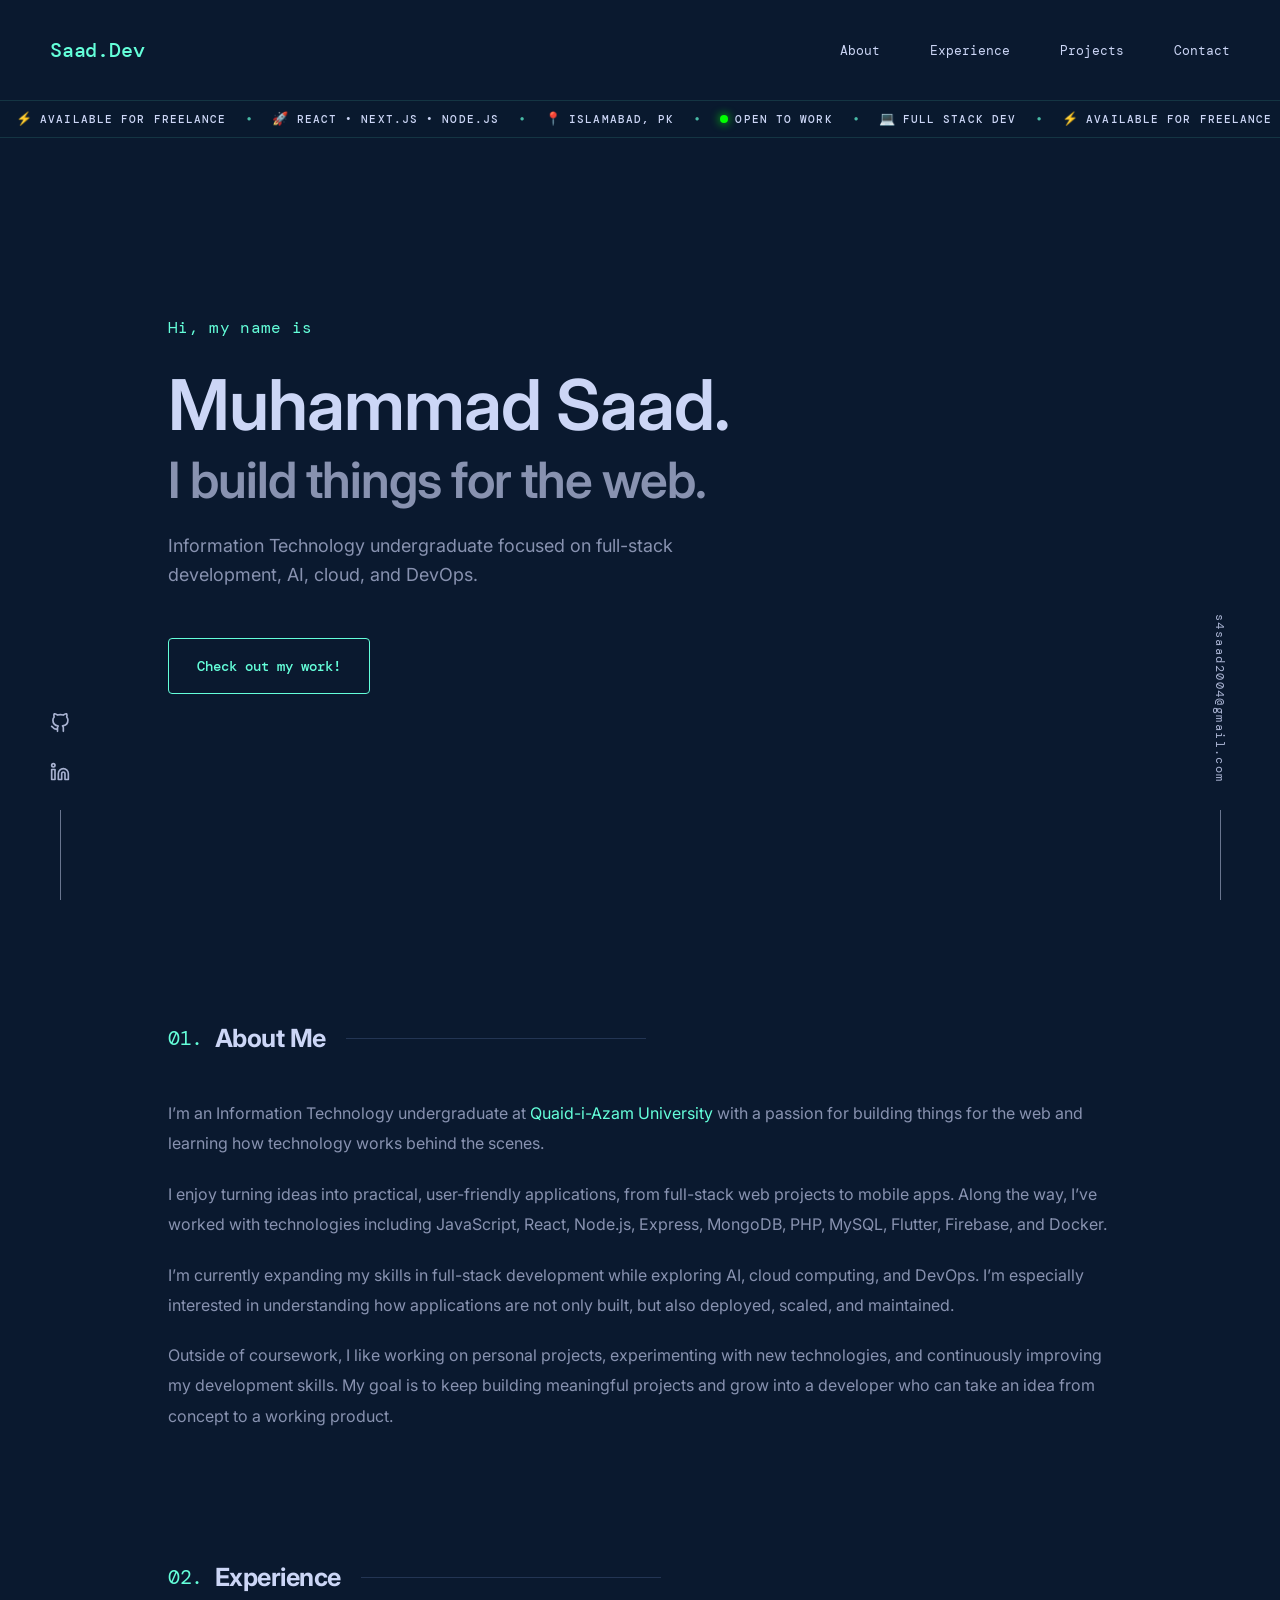
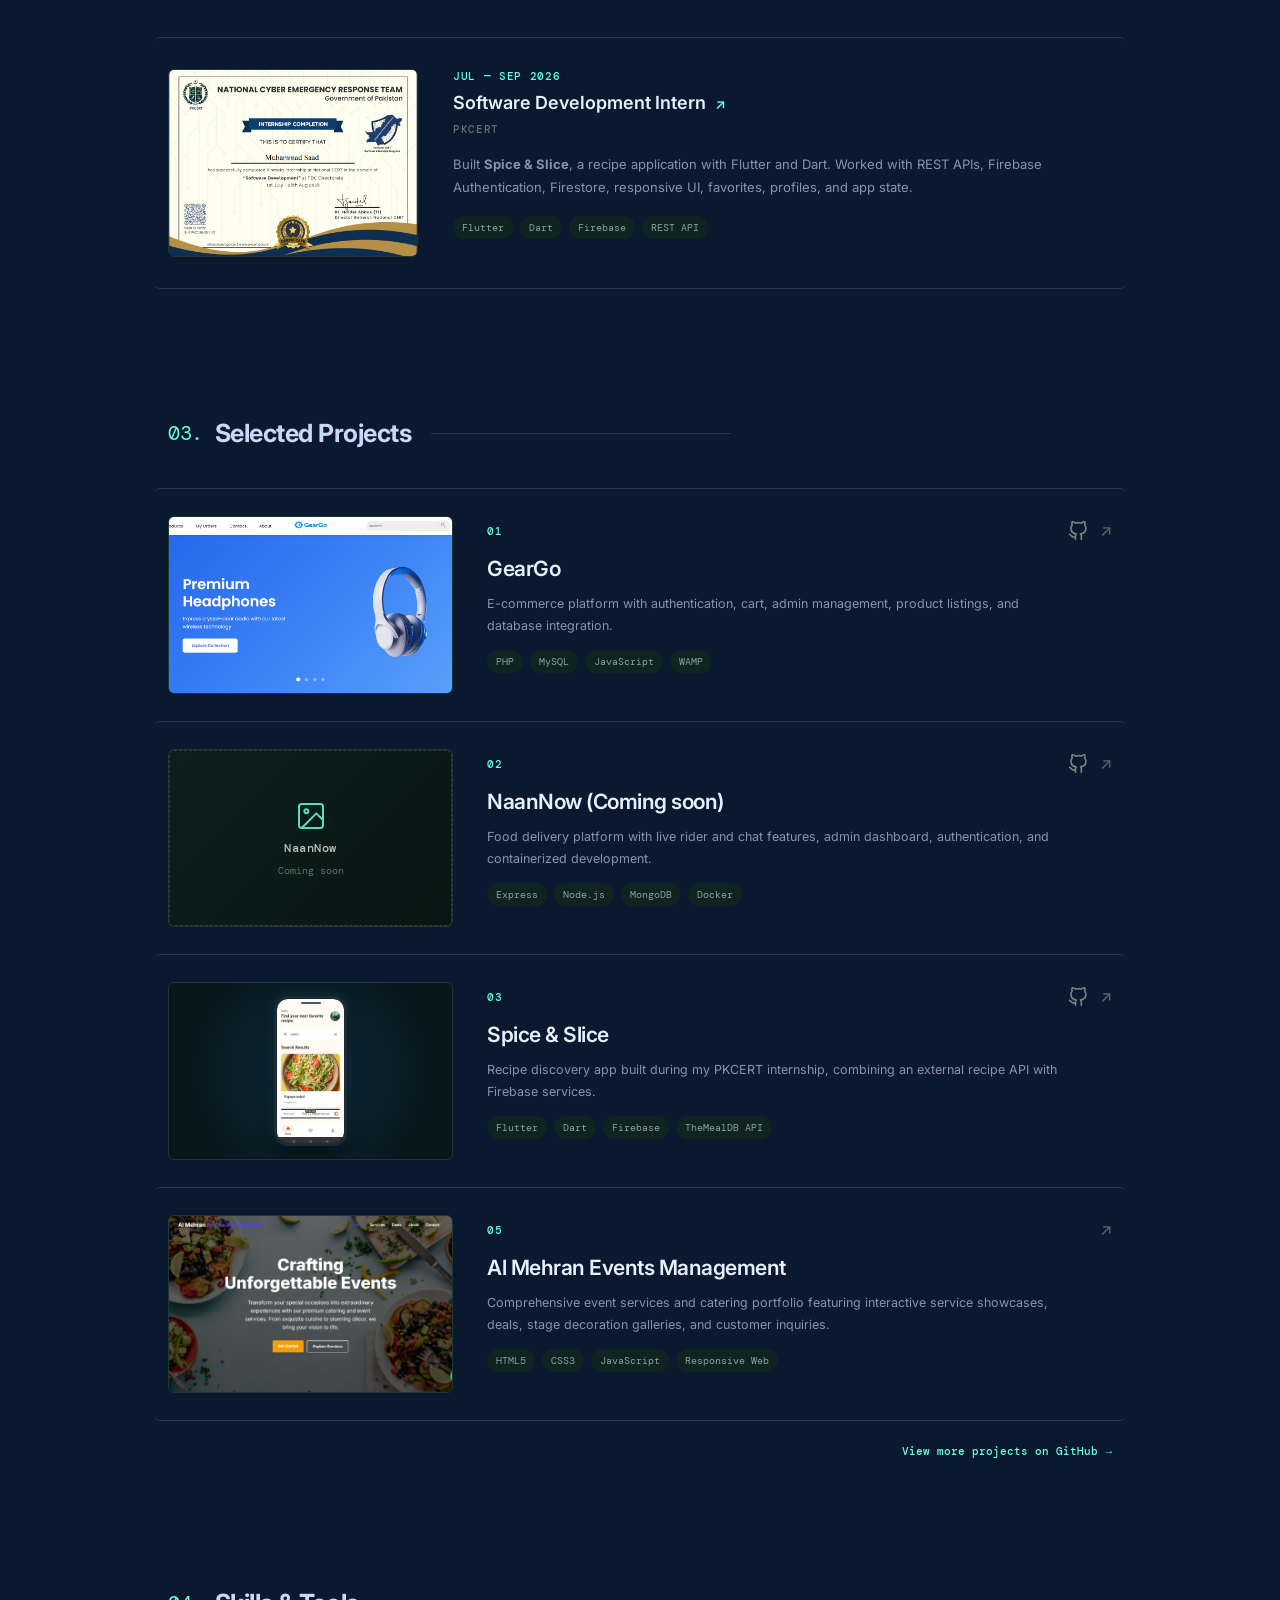
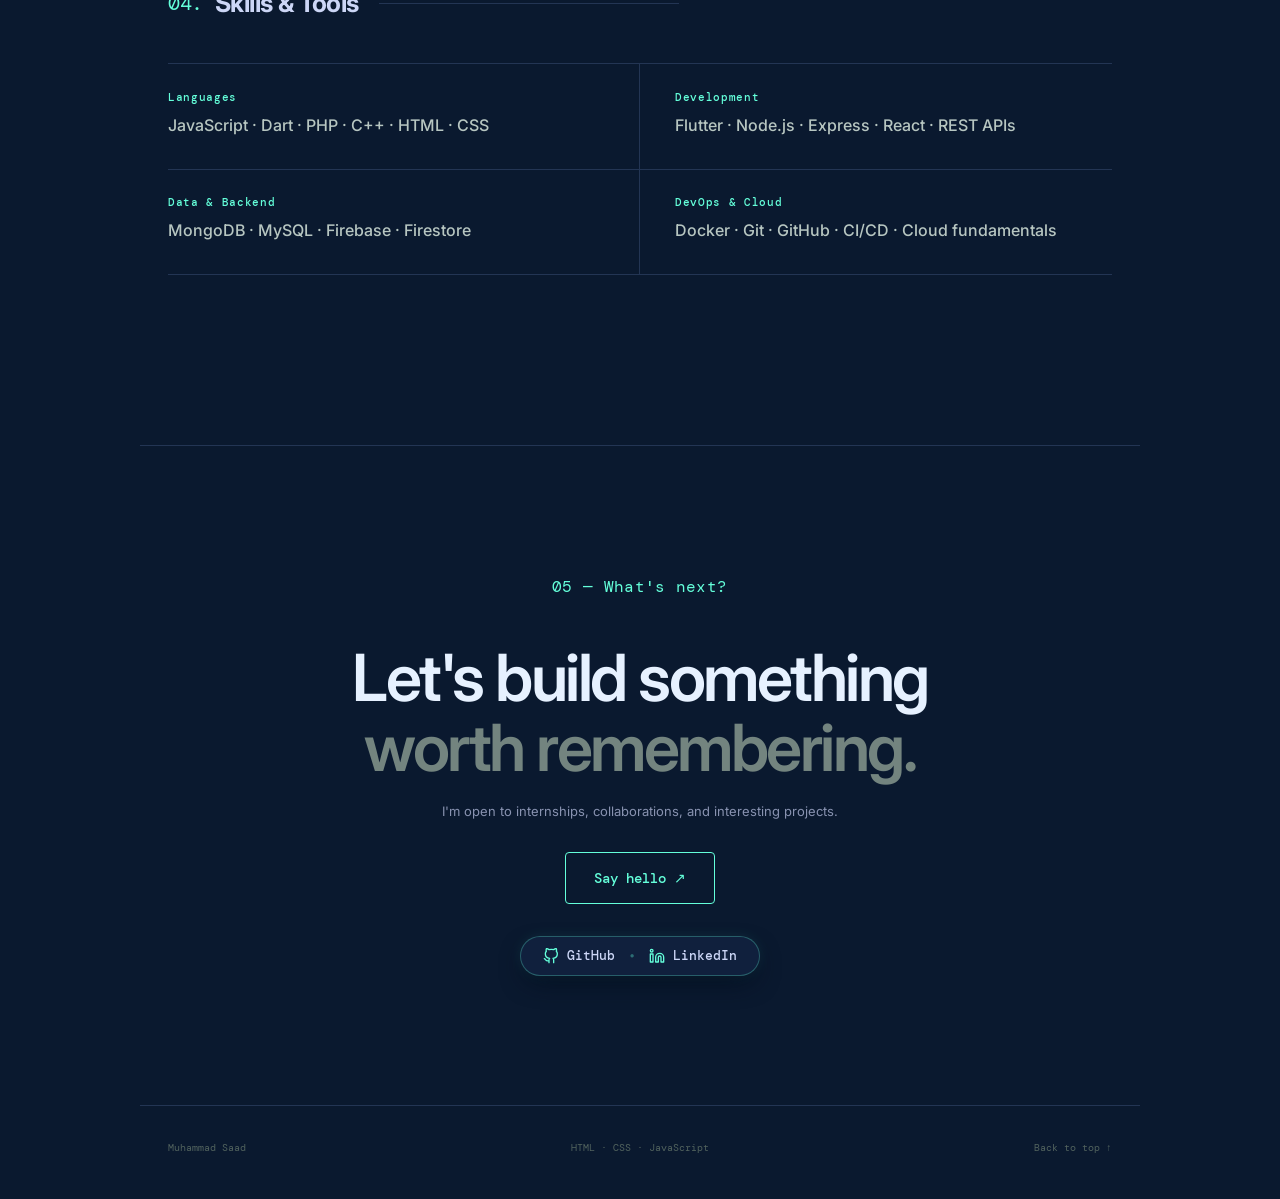
==== commit 57ef0627: "Project" ====
--- a/index.html
+++ b/index.html
@@ -4,6 +4,7 @@
 <head>
   <meta charset="UTF-8">
   <meta name="viewport" content="width=device-width, initial-scale=1.0">
+  <meta name="theme-color" content="#0a192f">
   <meta name="description" content="Muhammad Saad Khan — IT undergraduate, developer, and DevOps enthusiast.">
   <title>Saad Khan — Developer Portfolio</title>
   <link rel="preconnect" href="https://fonts.googleapis.com">
@@ -153,8 +154,7 @@
 
       <a class="experience-row" href="experience/index.html" title="Click to view full certificate and details">
         <div class="experience-cert" title="Certificate Preview">
-          <img src="pkcert.png" alt="PKCERT Internship Certificate" class="cert-img" style="display:none;"
-            onload="this.style.display='block'; if(this.nextElementSibling) this.nextElementSibling.style.display='none';">
+          <img src="pkcert.png" alt="PKCERT Internship Certificate" class="cert-img img-loading" loading="lazy">
           <div class="cert-placeholder">
             <svg viewBox="0 0 24 24" width="34" height="34" fill="none" stroke="currentColor" stroke-width="1.5"
               stroke-linecap="round" stroke-linejoin="round">
@@ -168,7 +168,7 @@
         </div>
         <div class="experience-main">
           <div class="date">JUL — SEP 2026</div>
-          <h3>Flutter App Development Intern <span>↗</span></h3>
+          <h3>Software Development Intern <span>↗</span></h3>
           <p class="company">PKCERT</p>
           <p>
             Built <strong>Spice & Slice</strong>, a recipe application with Flutter and Dart.
@@ -187,9 +187,7 @@
 
       <a class="project-row" href="projects/geargo.html" title="Click to view GearGo details and preview">
         <div class="project-image" title="GearGo Preview">
-          <img src="geargo.png" alt="GearGo Preview" class="project-img" style="display:none;"
-            onload="this.style.display='block'; if(this.nextElementSibling) this.nextElementSibling.style.display='none';"
-            onerror="this.style.display='none'; if(this.nextElementSibling) this.nextElementSibling.style.display='flex';">
+          <img src="geargo.png" alt="GearGo Preview" class="project-img img-loading" loading="lazy">
           <div class="project-placeholder">
             <svg viewBox="0 0 24 24" width="32" height="32" fill="none" stroke="currentColor" stroke-width="1.5"
               stroke-linecap="round" stroke-linejoin="round">
@@ -229,9 +227,6 @@
 
       <a class="project-row" href="projects/naannow.html" title="Click to view NaanNow details and preview">
         <div class="project-image" title="NaanNow Preview">
-          <img src="" alt="NaanNow Preview" class="project-img" style="display:none;"
-            onload="this.style.display='block'; if(this.nextElementSibling) this.nextElementSibling.style.display='none';"
-            onerror="this.style.display='none'; if(this.nextElementSibling) this.nextElementSibling.style.display='flex';">
           <div class="project-placeholder">
             <svg viewBox="0 0 24 24" width="32" height="32" fill="none" stroke="currentColor" stroke-width="1.5"
               stroke-linecap="round" stroke-linejoin="round">
@@ -239,8 +234,8 @@
               <circle cx="8.5" cy="8.5" r="1.5"></circle>
               <polyline points="21 15 16 10 5 21"></polyline>
             </svg>
-            <span>NaanNow (Coming soon)</span>
-            <!-- <small>Insert image src here</small> -->
+            <span>NaanNow</span>
+            <small>Coming soon</small>
           </div>
         </div>
         <div class="project-info">
@@ -273,10 +268,9 @@
         <div class="project-image project-image-mobile" title="Spice & Slice Preview">
           <div class="mini-phone-frame">
             <div class="mini-phone-pill"></div>
-            <img src="spice&slice.jpeg" alt="Spice & Slice Preview" class="project-img mobile-thumb"
-              style="display:none;"
-              onload="this.style.display='block'; if(this.nextElementSibling) this.nextElementSibling.style.display='none';"
-              onerror="if(!this.dataset.triedBackup){ this.dataset.triedBackup='true'; this.src='spice.png'; } else { this.style.display='none'; if(this.nextElementSibling) this.nextElementSibling.style.display='flex'; }">
+            <img src="spice&slice.jpeg" alt="Spice & Slice Preview" class="project-img mobile-thumb img-loading"
+              loading="lazy"
+              onerror="if(!this.dataset.triedBackup){ this.dataset.triedBackup='true'; this.src='spice.png'; }">
             <div class="project-placeholder">
               <svg viewBox="0 0 24 24" width="26" height="26" fill="none" stroke="currentColor" stroke-width="1.5"
                 stroke-linecap="round" stroke-linejoin="round">
@@ -359,9 +353,8 @@
       <a class="project-row" href="https://almehraneventsmanagement.netlify.app/" target="_blank" rel="noreferrer"
         title="Click to view Al Mehran Events Management website">
         <div class="project-image" title="Al Mehran Events Management Preview">
-          <img src="almehran.png" alt="Al Mehran Events Management Preview" class="project-img" style="display:none;"
-            onload="this.style.display='block'; if(this.nextElementSibling) this.nextElementSibling.style.display='none';"
-            onerror="this.style.display='none'; if(this.nextElementSibling) this.nextElementSibling.style.display='flex';">
+          <img src="almehran.png" alt="Al Mehran Events Management Preview" class="project-img img-loading"
+            loading="lazy">
           <div class="project-placeholder">
             <svg viewBox="0 0 24 24" width="32" height="32" fill="none" stroke="currentColor" stroke-width="1.5"
               stroke-linecap="round" stroke-linejoin="round">
--- a/style.css
+++ b/style.css
@@ -19,7 +19,6 @@
 }
 
 html {
-  scroll-behavior: smooth;
   scroll-padding-top: 85px;
 }
 
@@ -34,6 +33,11 @@
 ::selection {
   background: var(--green);
   color: #06100d
+}
+
+/* Utility: image hidden until loaded */
+.img-loading {
+  display: none;
 }
 
 a {
@@ -913,28 +917,6 @@
   color: #b7c6c1;
   font-weight: 500;
   margin-top: 9px
-}
-
-.learning-row {
-  display: grid;
-  grid-template-columns: 1fr 1fr;
-  gap: 70px;
-  border-bottom: 1px solid var(--line);
-  padding-bottom: 35px
-}
-
-.learning-row h3 {
-  font-size: 28px;
-  color: var(--white);
-  font-weight: 500;
-  line-height: 1.25;
-  margin-top: 8px
-}
-
-.learning-row>p {
-  color: var(--muted);
-  font-size: 13px;
-  line-height: 1.8
 }
 
 .cert-compact-card {
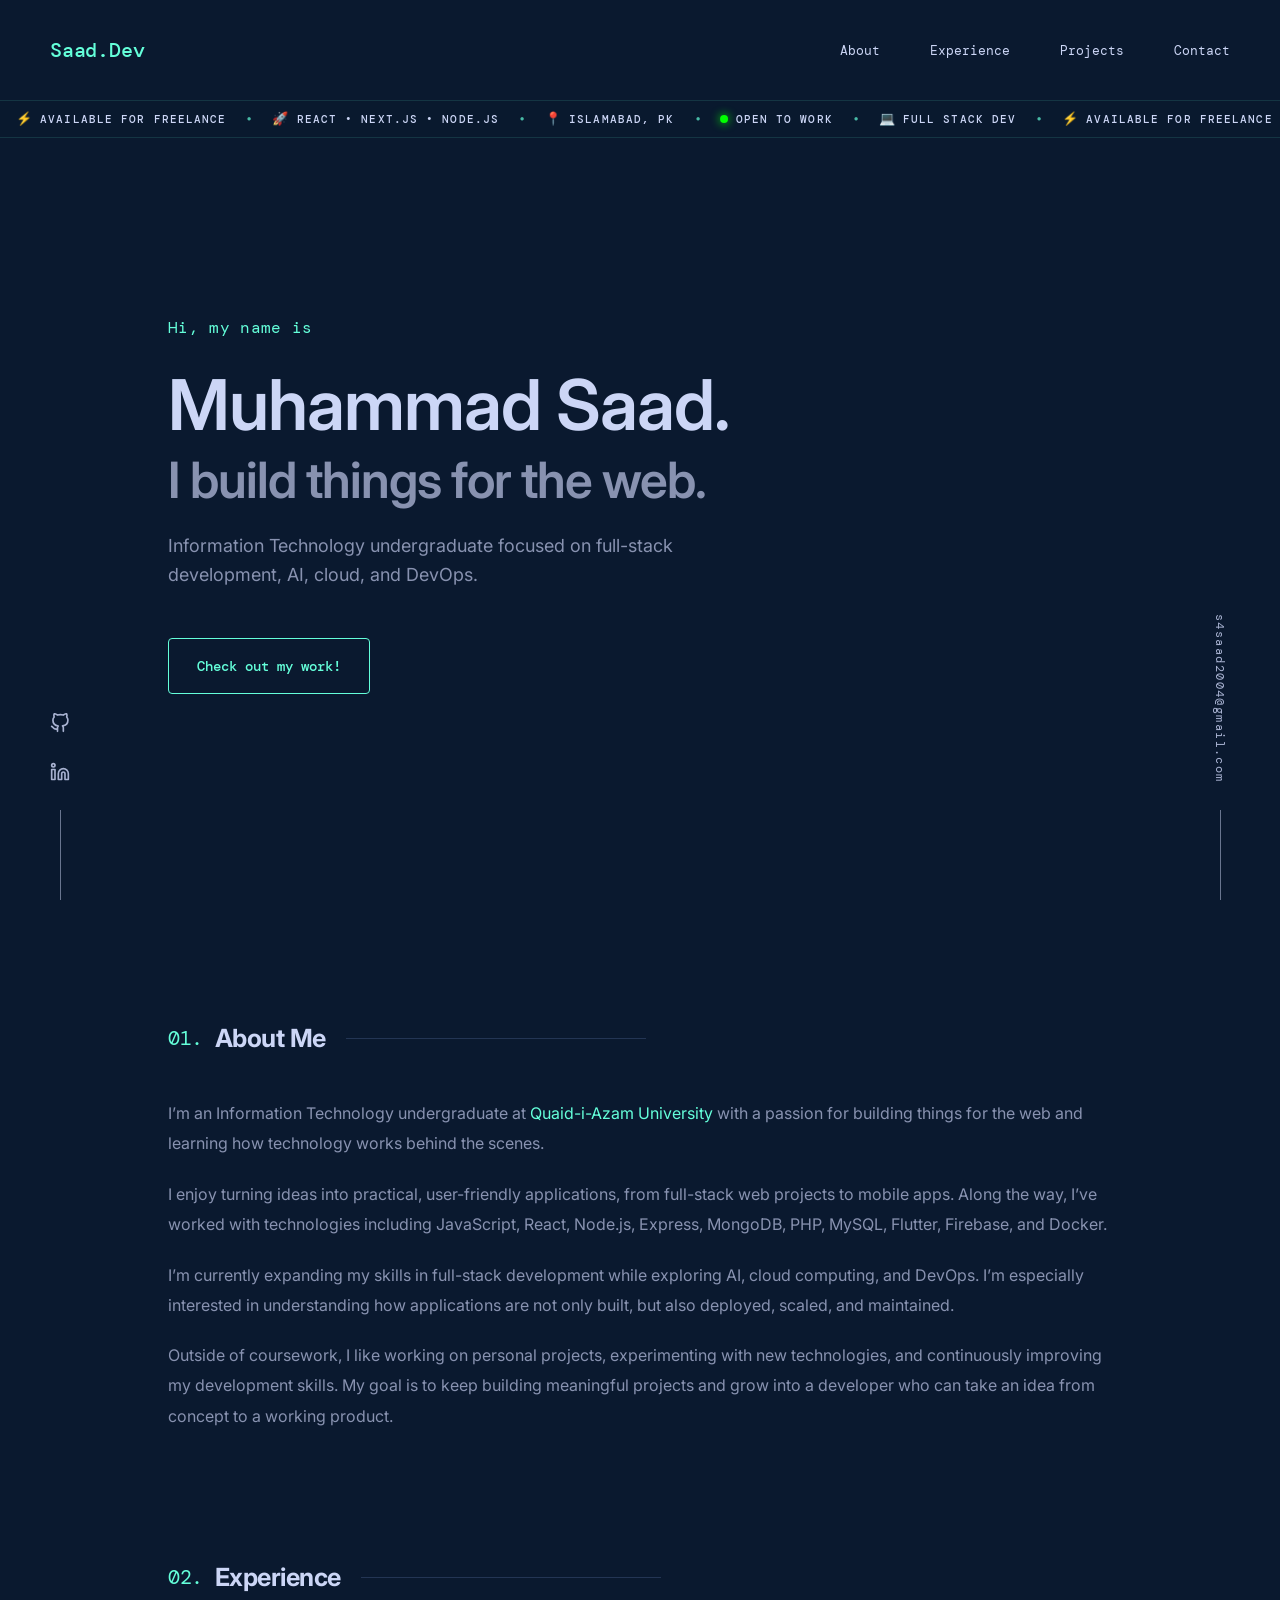
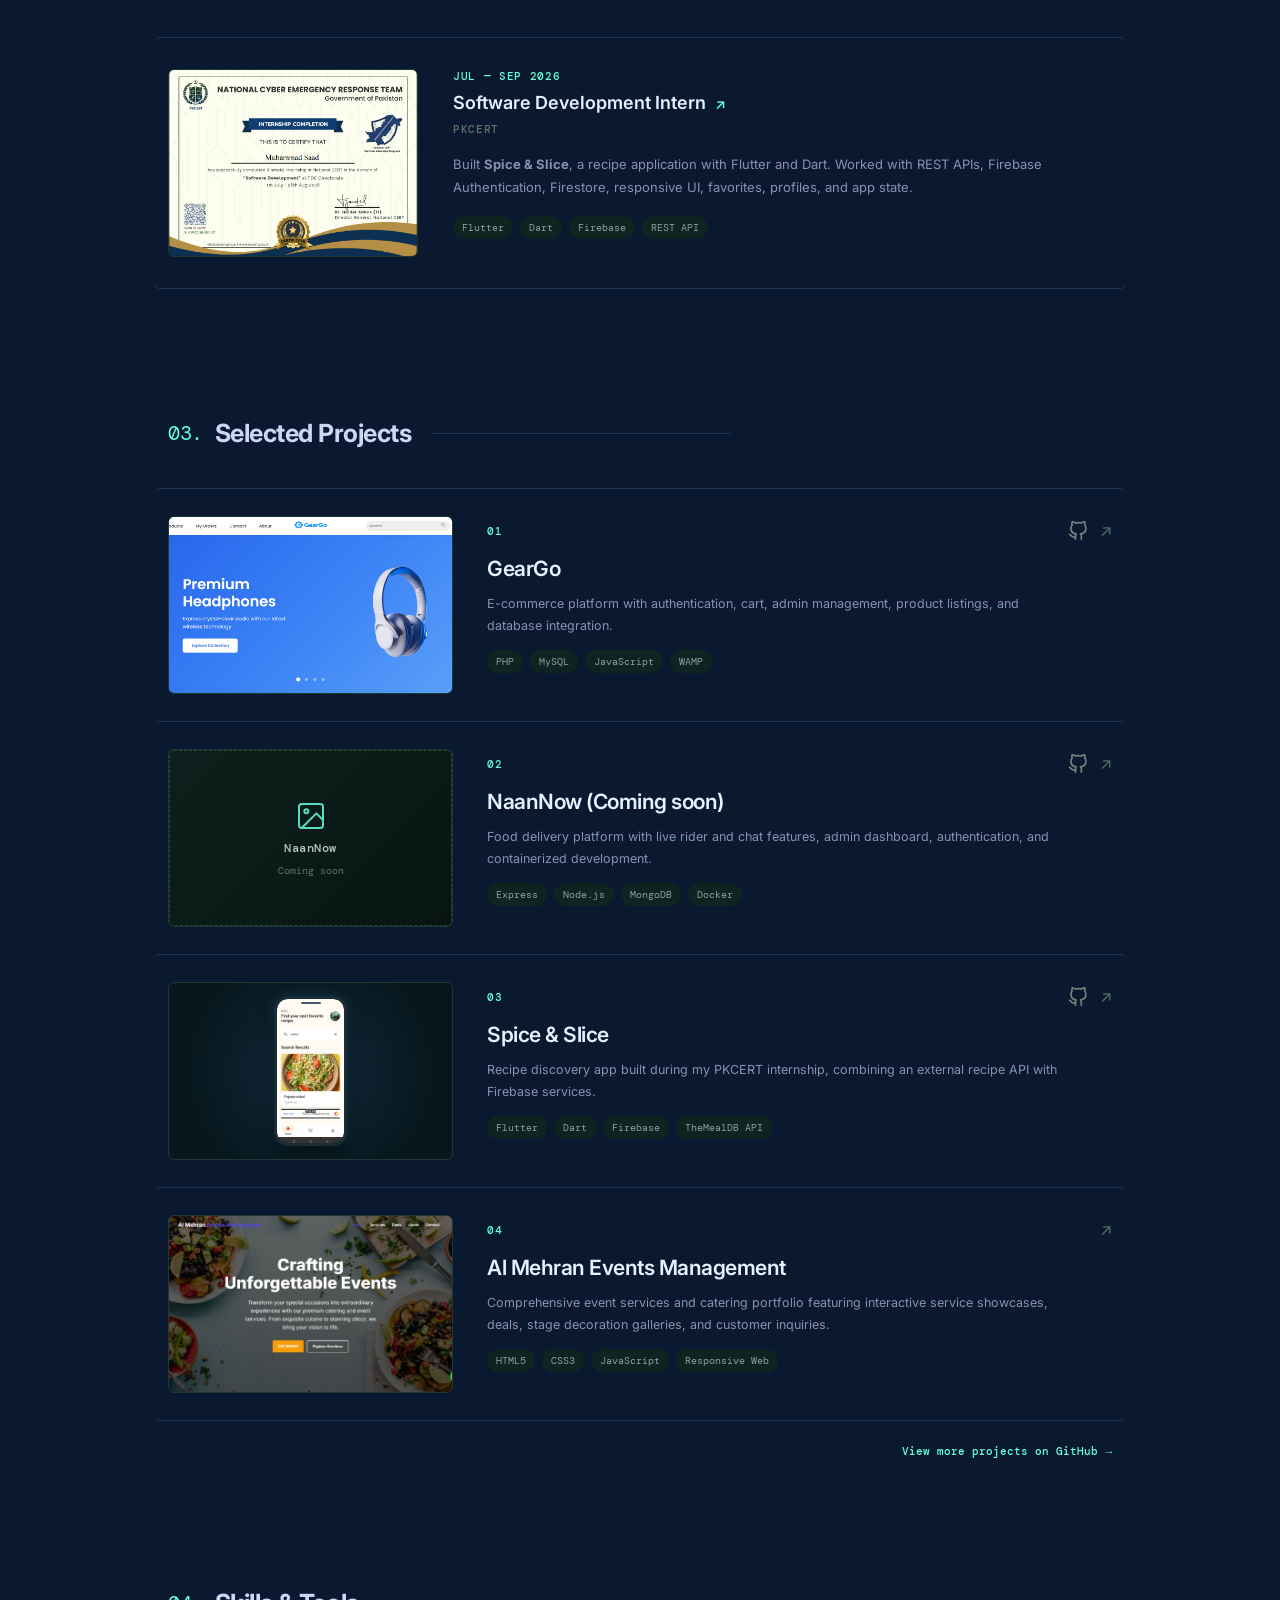
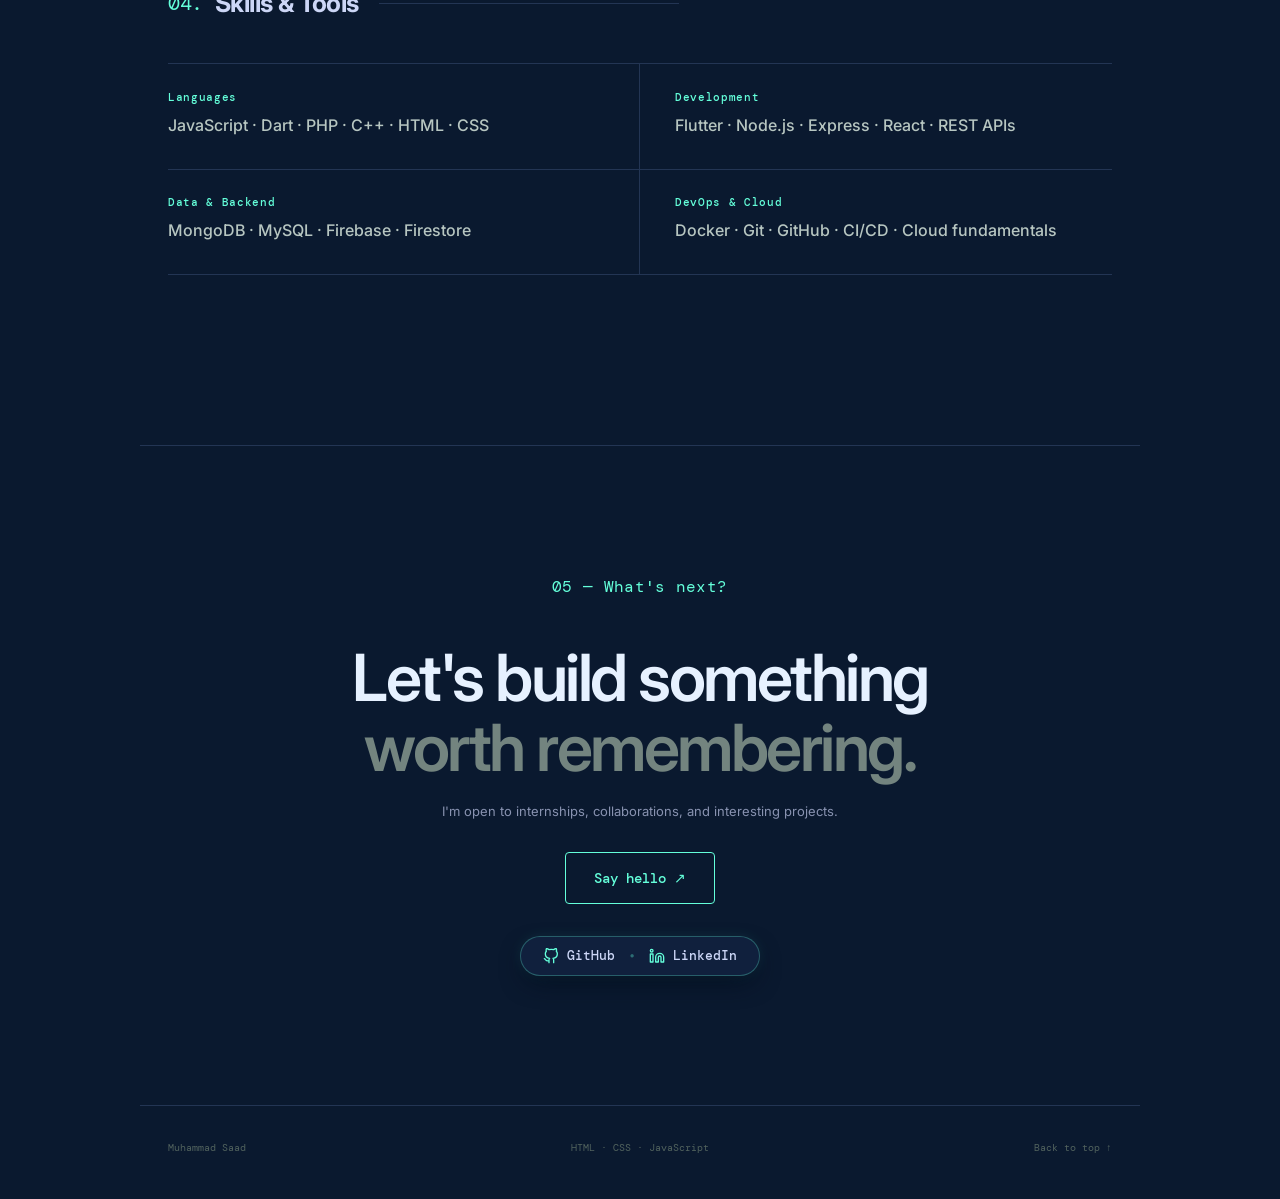
==== commit afa65ddb: "Updated" ====
--- a/index.html
+++ b/index.html
@@ -227,6 +227,7 @@
 
       <a class="project-row" href="projects/naannow.html" title="Click to view NaanNow details and preview">
         <div class="project-image" title="NaanNow Preview">
+          <img src="naannow.png" alt="NaanNow Preview" class="project-img img-loading" loading="lazy">
           <div class="project-placeholder">
             <svg viewBox="0 0 24 24" width="32" height="32" fill="none" stroke="currentColor" stroke-width="1.5"
               stroke-linecap="round" stroke-linejoin="round">
@@ -368,7 +369,7 @@
         </div>
         <div class="project-info">
           <div class="project-top">
-            <span class="project-number">05</span>
+            <span class="project-number">04</span>
             <div class="project-links">
               <span class="project-icon-link" title="Visit Live Website"
                 aria-label="Visit Al Mehran Events Management Live Website">
--- a/style.css
+++ b/style.css
@@ -144,7 +144,7 @@
   background: var(--green);
   border-radius: 2px;
   transition: transform 0.3s cubic-bezier(0.645, 0.045, 0.355, 1),
-              opacity 0.2s ease;
+    opacity 0.2s ease;
   transform-origin: center;
 }
 
@@ -188,6 +188,7 @@
   0% {
     transform: translateX(0);
   }
+
   100% {
     transform: translateX(-50%);
   }
@@ -235,11 +236,14 @@
 }
 
 @keyframes pulseTickerDot {
-  0%, 100% {
+
+  0%,
+  100% {
     transform: scale(1);
     opacity: 1;
     box-shadow: 0 0 6px #00ff00;
   }
+
   50% {
     transform: scale(1.3);
     opacity: 0.75;
@@ -1195,7 +1199,9 @@
 }
 
 /* Hide side social icons and email on 1149x686 and below */
-@media (max-width: 1149px), (max-height: 686px) {
+@media (max-width: 1149px),
+(max-height: 686px) {
+
   .side-left,
   .side-right {
     display: none !important;
@@ -1249,7 +1255,7 @@
     transform: translateX(100%);
     visibility: hidden;
     transition: transform 0.35s cubic-bezier(0.645, 0.045, 0.355, 1),
-                visibility 0.35s ease;
+      visibility 0.35s ease;
   }
 
   .site-header nav.nav-open {
@@ -1478,7 +1484,7 @@
   opacity: 0;
   transform: translateY(32px);
   transition: opacity 0.8s cubic-bezier(0.16, 1, 0.3, 1),
-              transform 0.8s cubic-bezier(0.16, 1, 0.3, 1);
+    transform 0.8s cubic-bezier(0.16, 1, 0.3, 1);
   will-change: opacity, transform;
   transition-delay: var(--reveal-delay, 0ms);
 }
@@ -1493,7 +1499,7 @@
   opacity: 0;
   transform: translateX(-35px);
   transition: opacity 0.8s cubic-bezier(0.16, 1, 0.3, 1),
-              transform 0.8s cubic-bezier(0.16, 1, 0.3, 1);
+    transform 0.8s cubic-bezier(0.16, 1, 0.3, 1);
   will-change: opacity, transform;
   transition-delay: var(--reveal-delay, 0ms);
 }
@@ -1507,7 +1513,7 @@
   opacity: 0;
   transform: translateX(35px);
   transition: opacity 0.8s cubic-bezier(0.16, 1, 0.3, 1),
-              transform 0.8s cubic-bezier(0.16, 1, 0.3, 1);
+    transform 0.8s cubic-bezier(0.16, 1, 0.3, 1);
   will-change: opacity, transform;
   transition-delay: var(--reveal-delay, 0ms);
 }
@@ -1521,7 +1527,7 @@
   opacity: 0;
   transform: scale(0.94) translateY(24px);
   transition: opacity 0.85s cubic-bezier(0.16, 1, 0.3, 1),
-              transform 0.85s cubic-bezier(0.16, 1, 0.3, 1);
+    transform 0.85s cubic-bezier(0.16, 1, 0.3, 1);
   will-change: opacity, transform;
   transition-delay: var(--reveal-delay, 0ms);
 }
@@ -1546,10 +1552,10 @@
 .project-row.reveal-item.is-revealed,
 .skill-group.reveal-item.is-revealed {
   transition: opacity 0.8s cubic-bezier(0.16, 1, 0.3, 1),
-              transform 0.4s cubic-bezier(0.16, 1, 0.3, 1),
-              background 0.25s ease,
-              border-color 0.25s ease,
-              box-shadow 0.25s ease;
+    transform 0.4s cubic-bezier(0.16, 1, 0.3, 1),
+    background 0.25s ease,
+    border-color 0.25s ease,
+    box-shadow 0.25s ease;
 }
 
 /* Floating Back to Top Button (Mobile Only) */
@@ -1600,6 +1606,7 @@
 
 /* Respect user's motion preferences */
 @media (prefers-reduced-motion: reduce) {
+
   .reveal-item,
   .reveal-item-left,
   .reveal-item-right,
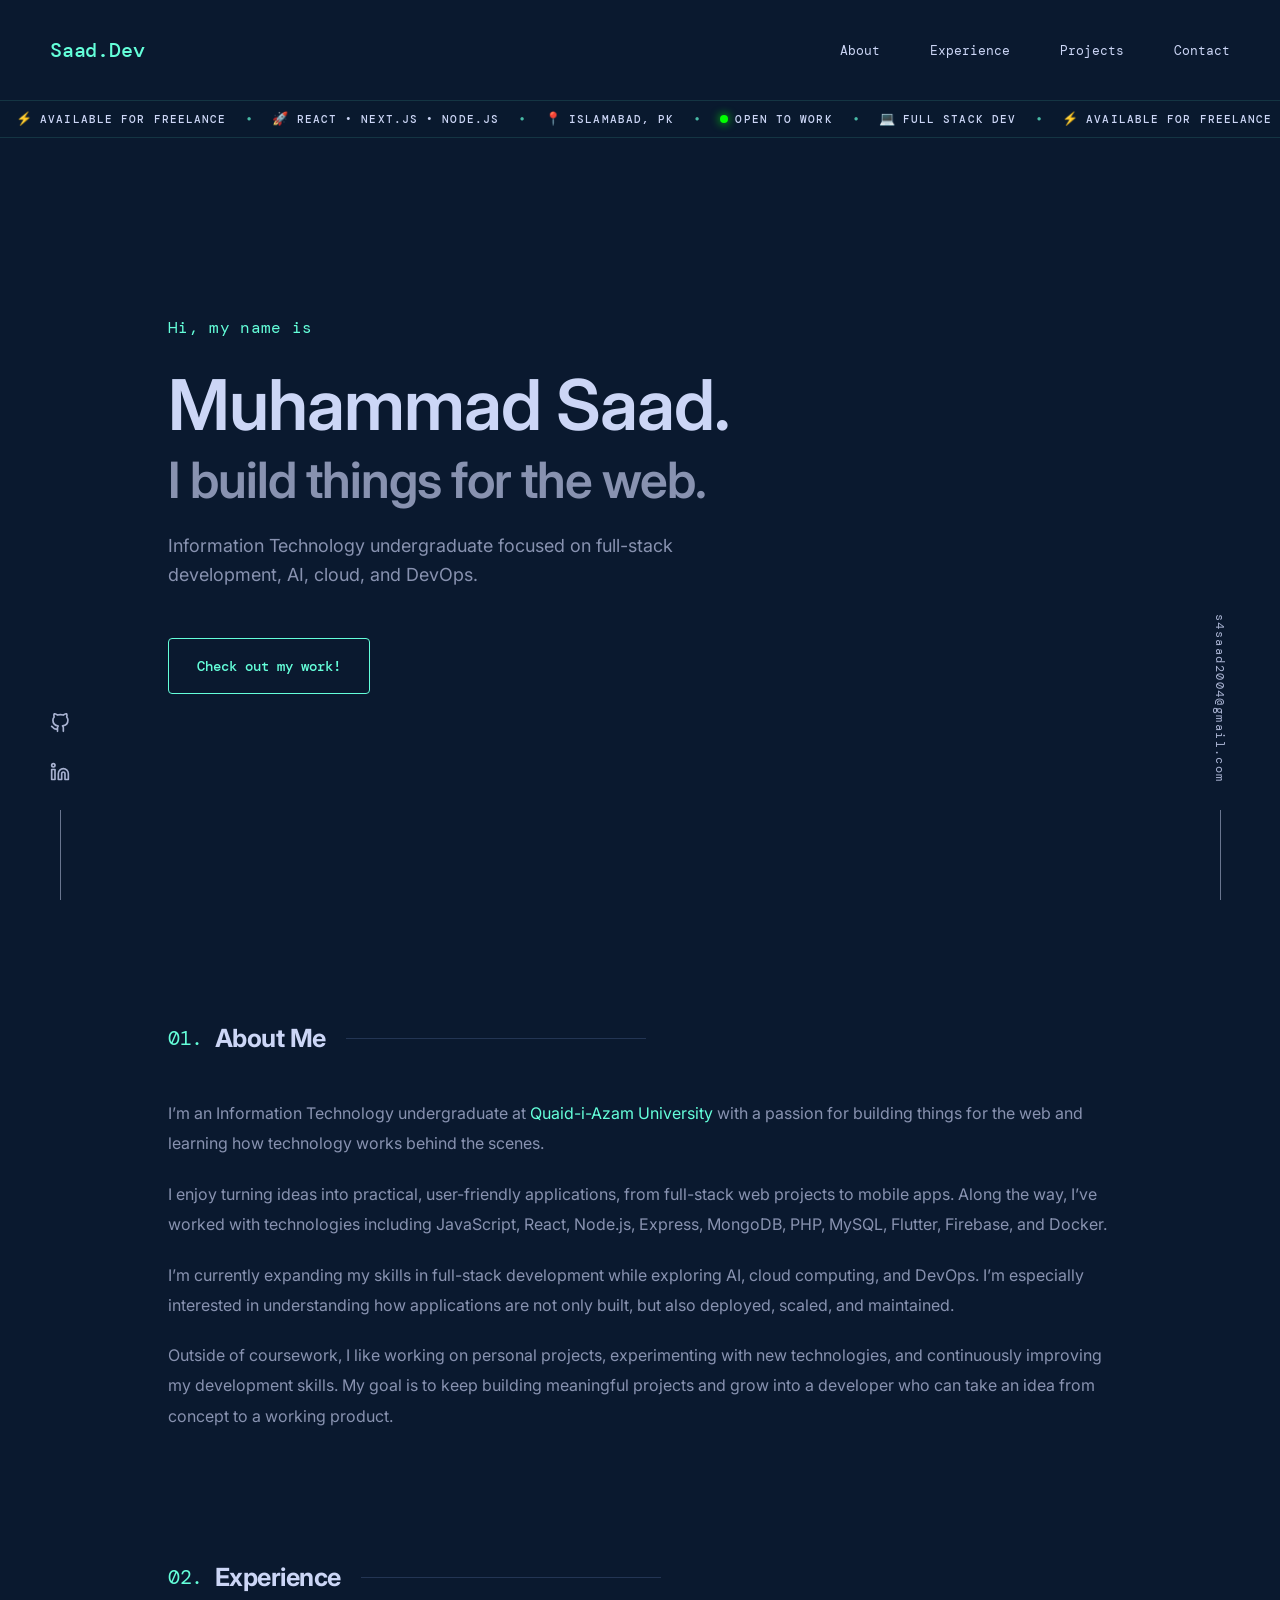
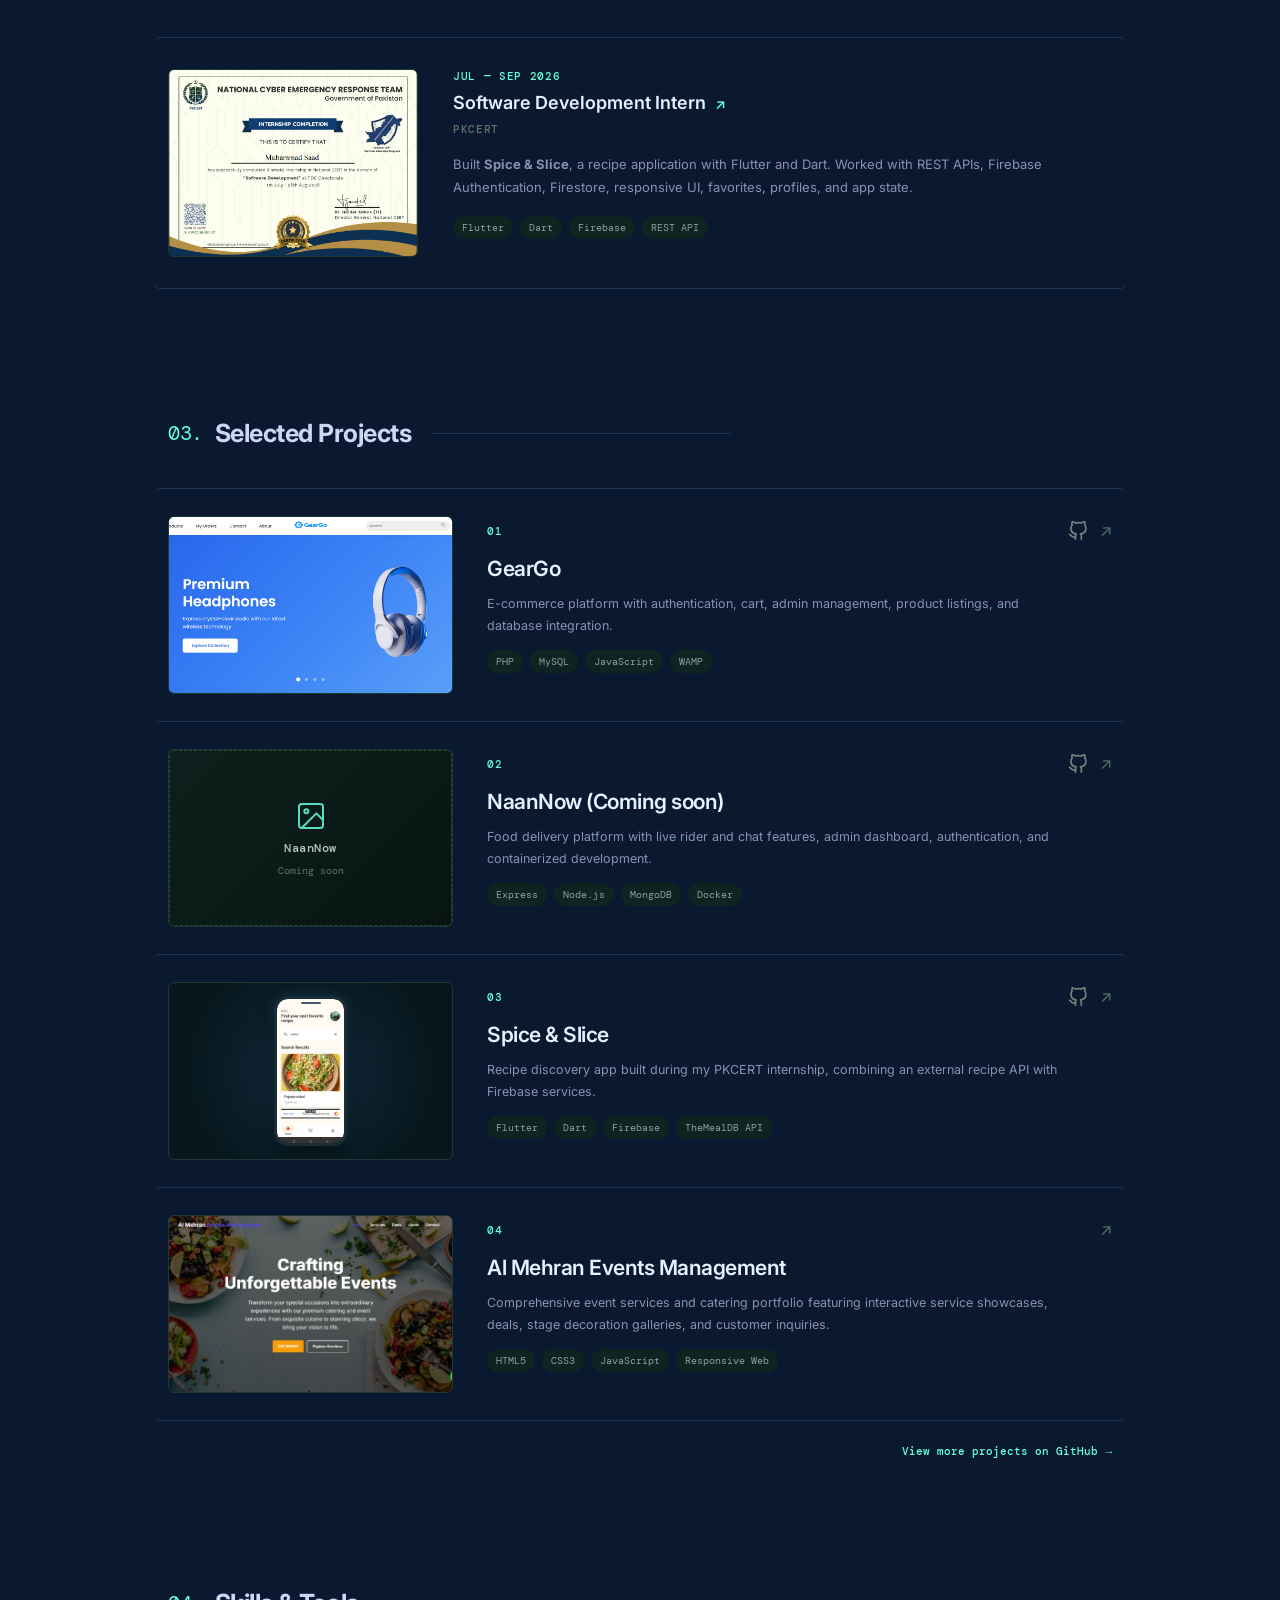
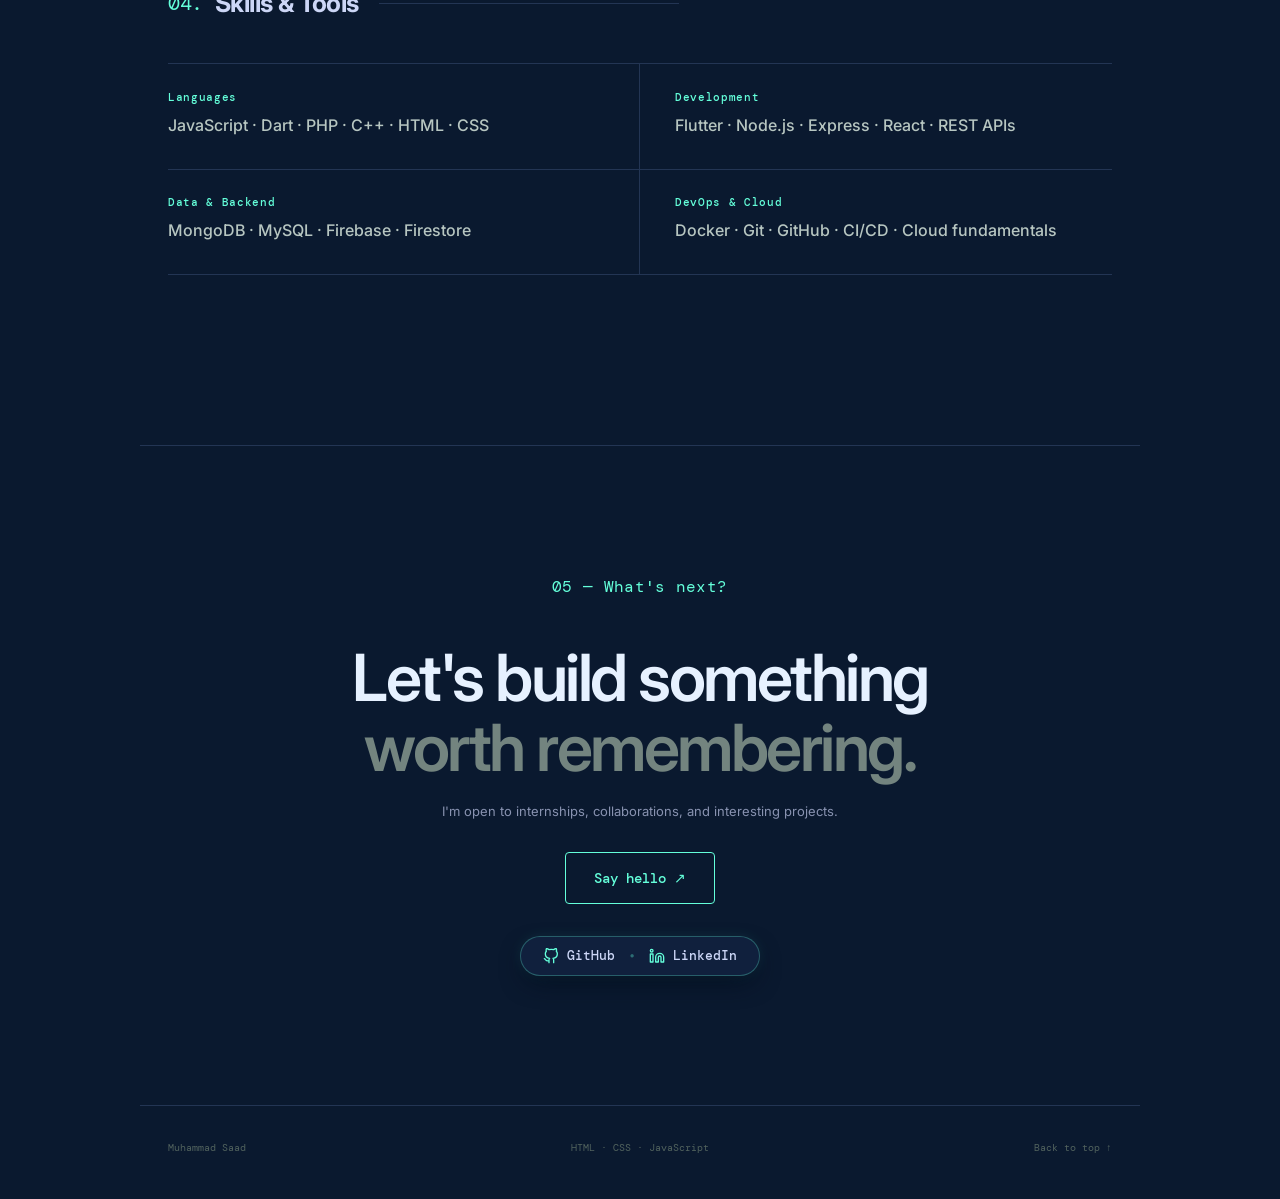
==== commit c94ab1f7: "Updates" ====
--- a/index.html
+++ b/index.html
@@ -6,7 +6,7 @@
   <meta name="viewport" content="width=device-width, initial-scale=1.0">
   <meta name="theme-color" content="#0a192f">
   <meta name="description" content="Muhammad Saad Khan — IT undergraduate, developer, and DevOps enthusiast.">
-  <title>Saad Khan — Developer Portfolio</title>
+  <title>Muhammad Saad | Developer Portfolio</title>
   <link rel="preconnect" href="https://fonts.googleapis.com">
   <link rel="preconnect" href="https://fonts.gstatic.com" crossorigin>
   <link
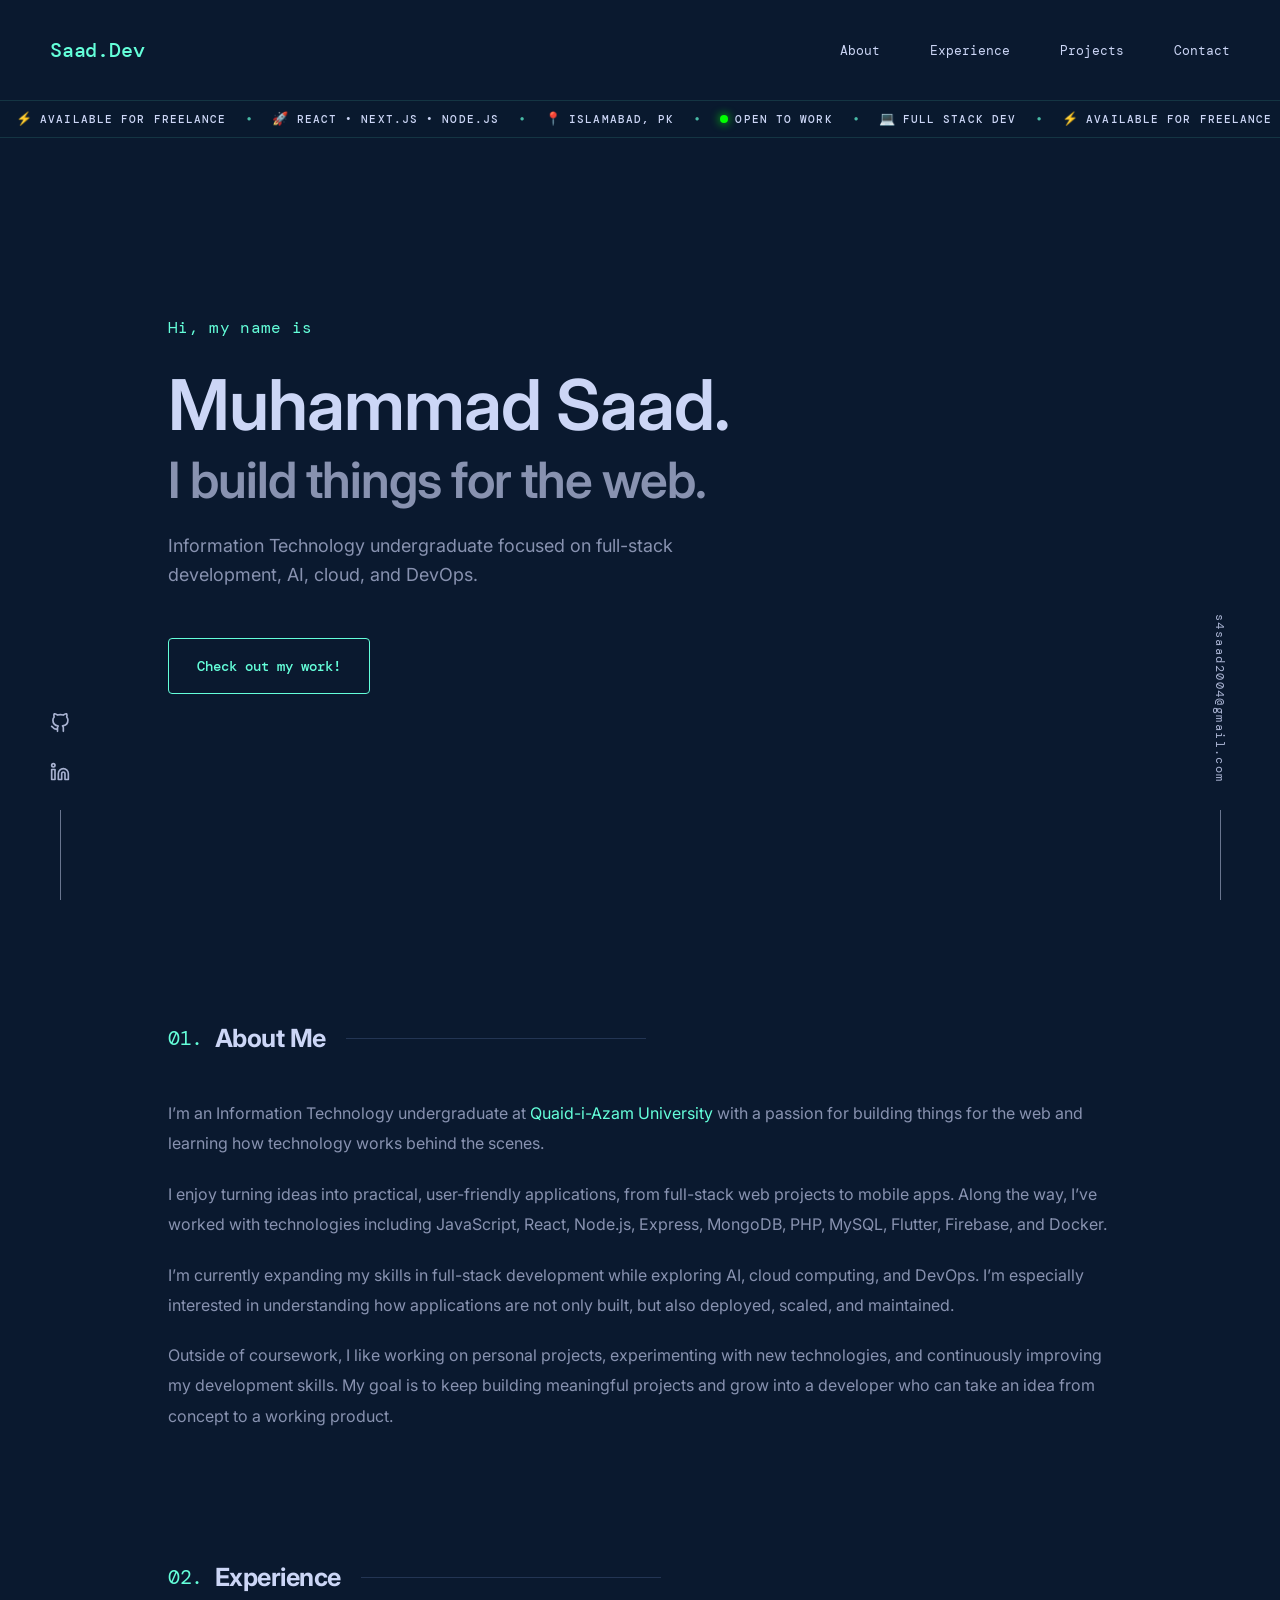
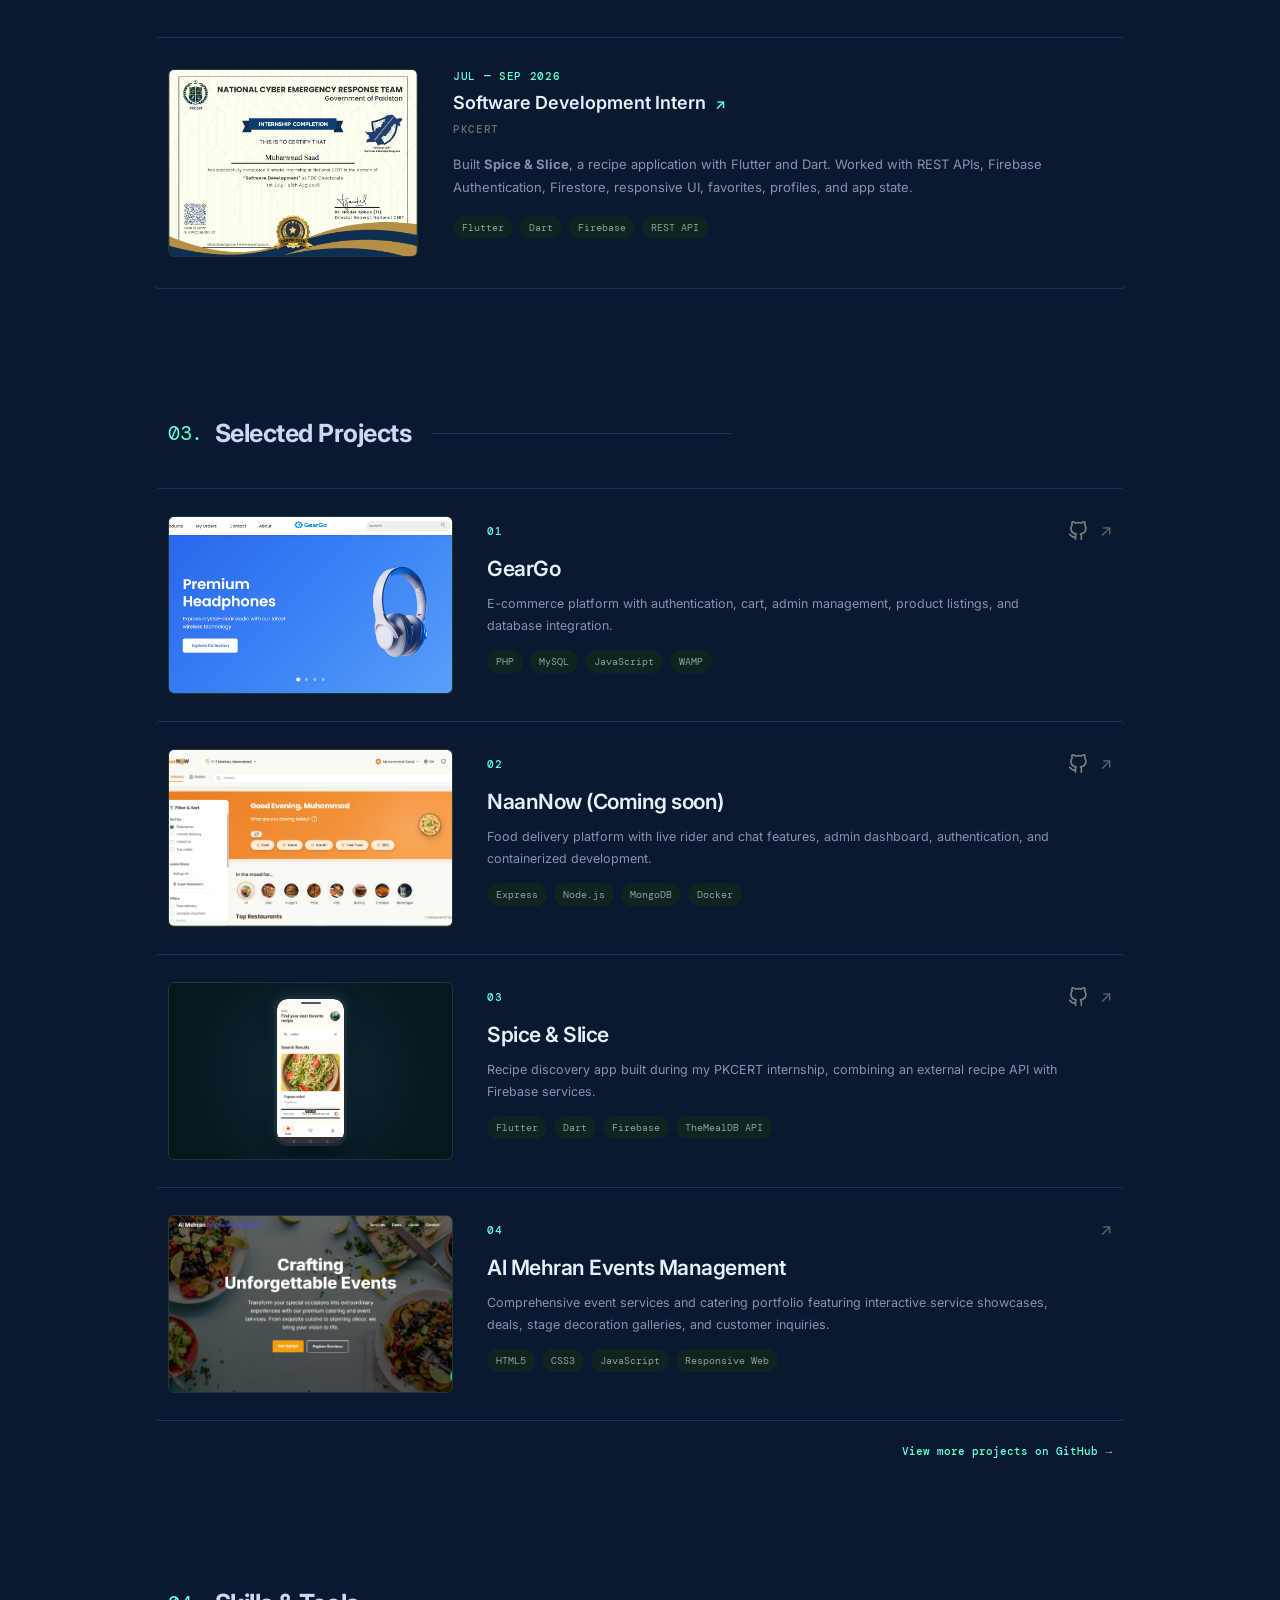
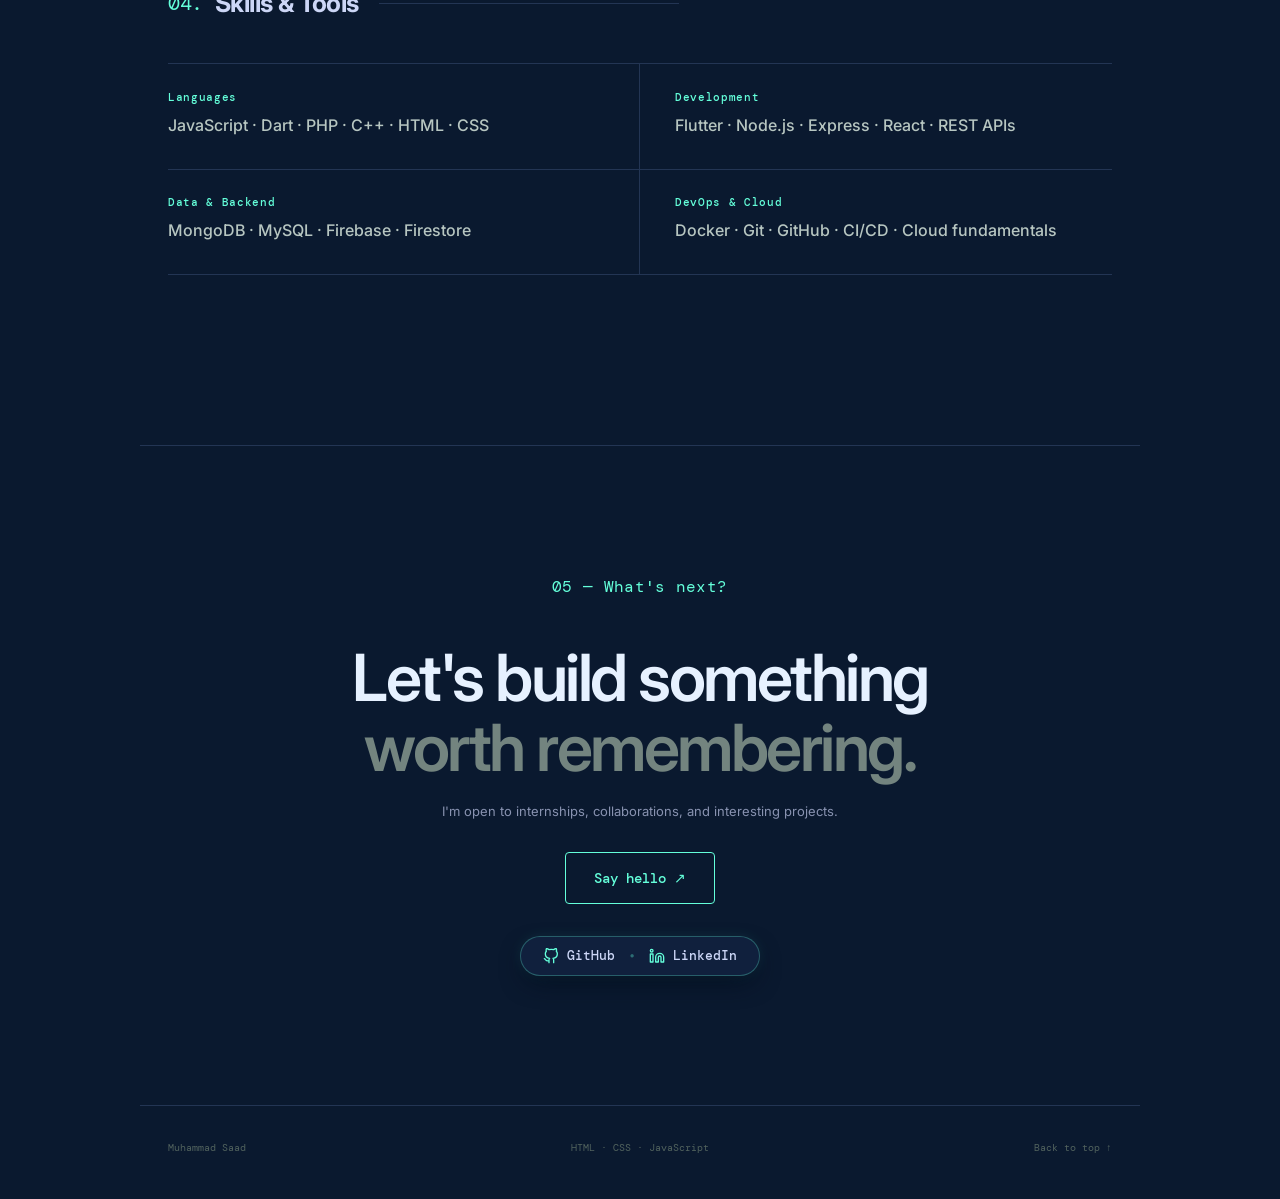
==== commit f33fb87a: "Updated" ====
--- a/index.html
+++ b/index.html
@@ -227,7 +227,7 @@
 
       <a class="project-row" href="projects/naannow.html" title="Click to view NaanNow details and preview">
         <div class="project-image" title="NaanNow Preview">
-          <img src="naannow.png" alt="NaanNow Preview" class="project-img img-loading" loading="lazy">
+          <img src="NaanNow.png" alt="NaanNow Preview" class="project-img img-loading" loading="lazy">
           <div class="project-placeholder">
             <svg viewBox="0 0 24 24" width="32" height="32" fill="none" stroke="currentColor" stroke-width="1.5"
               stroke-linecap="round" stroke-linejoin="round">
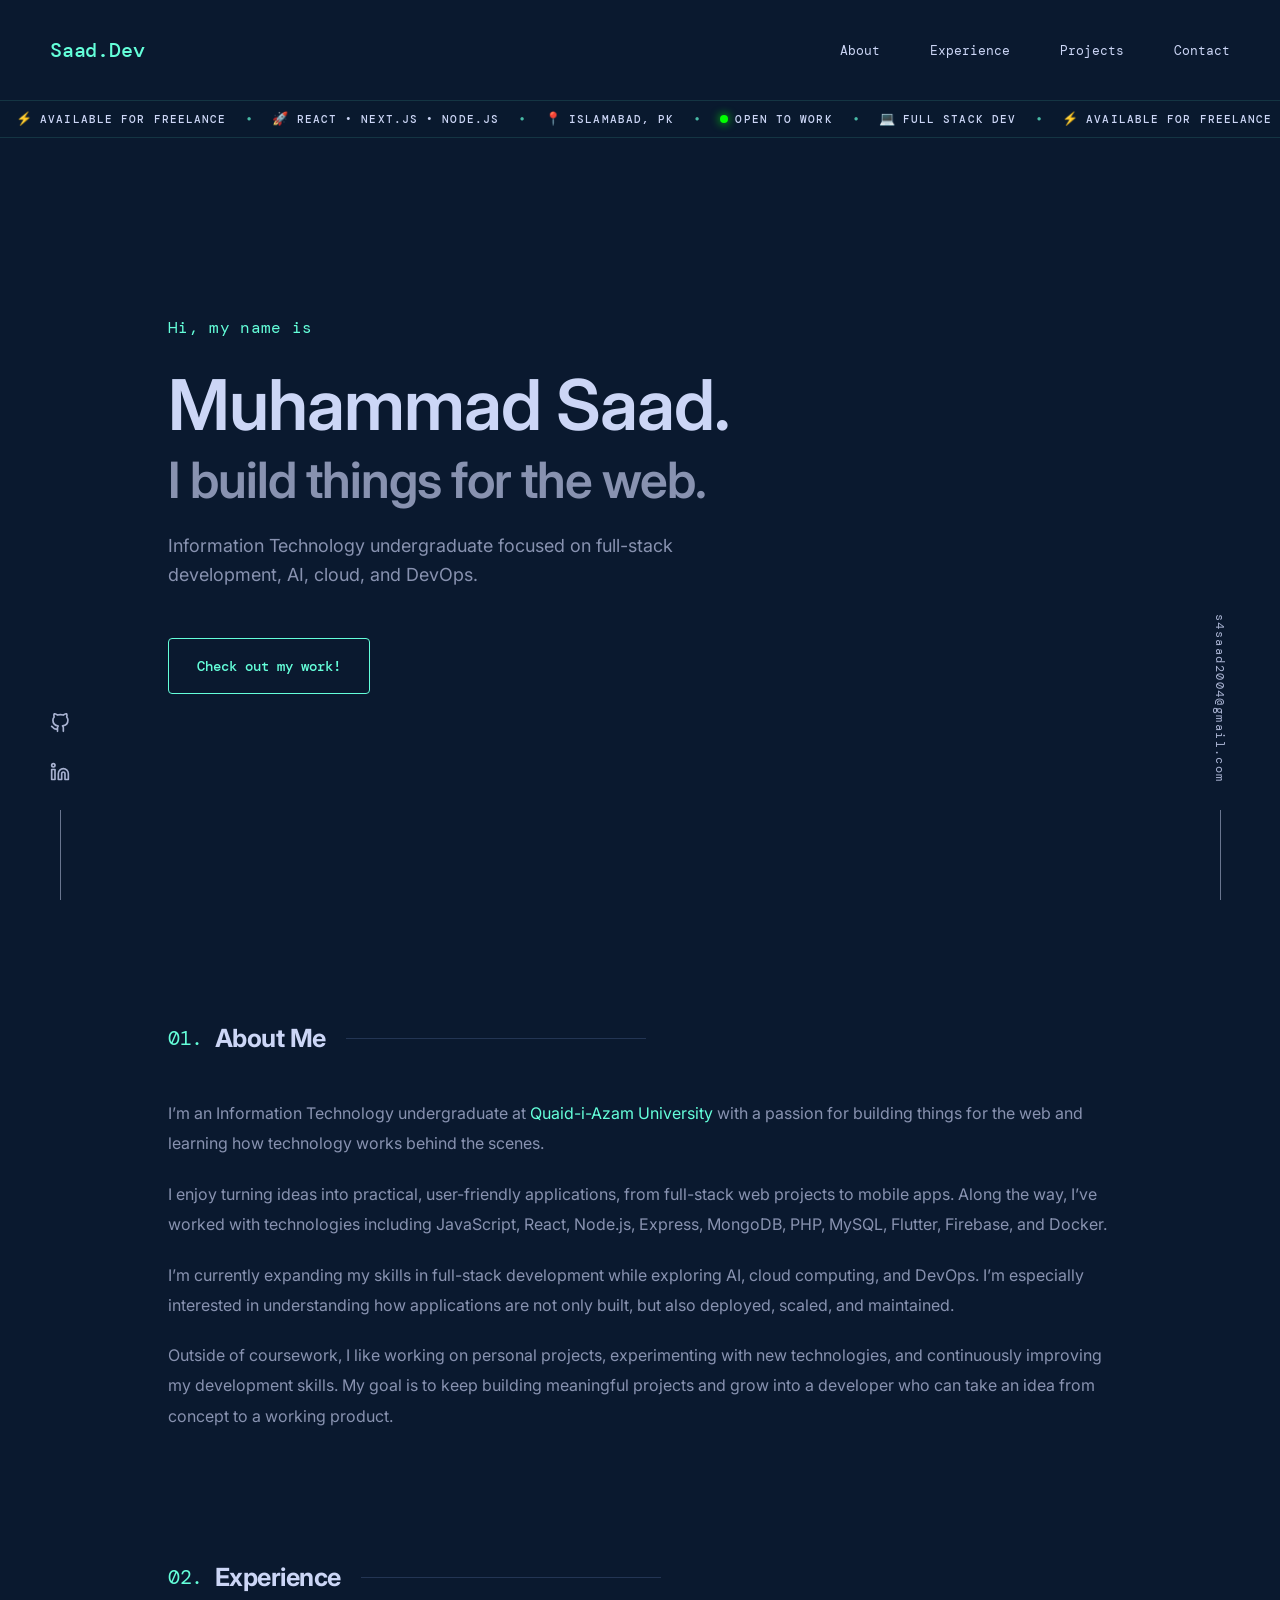
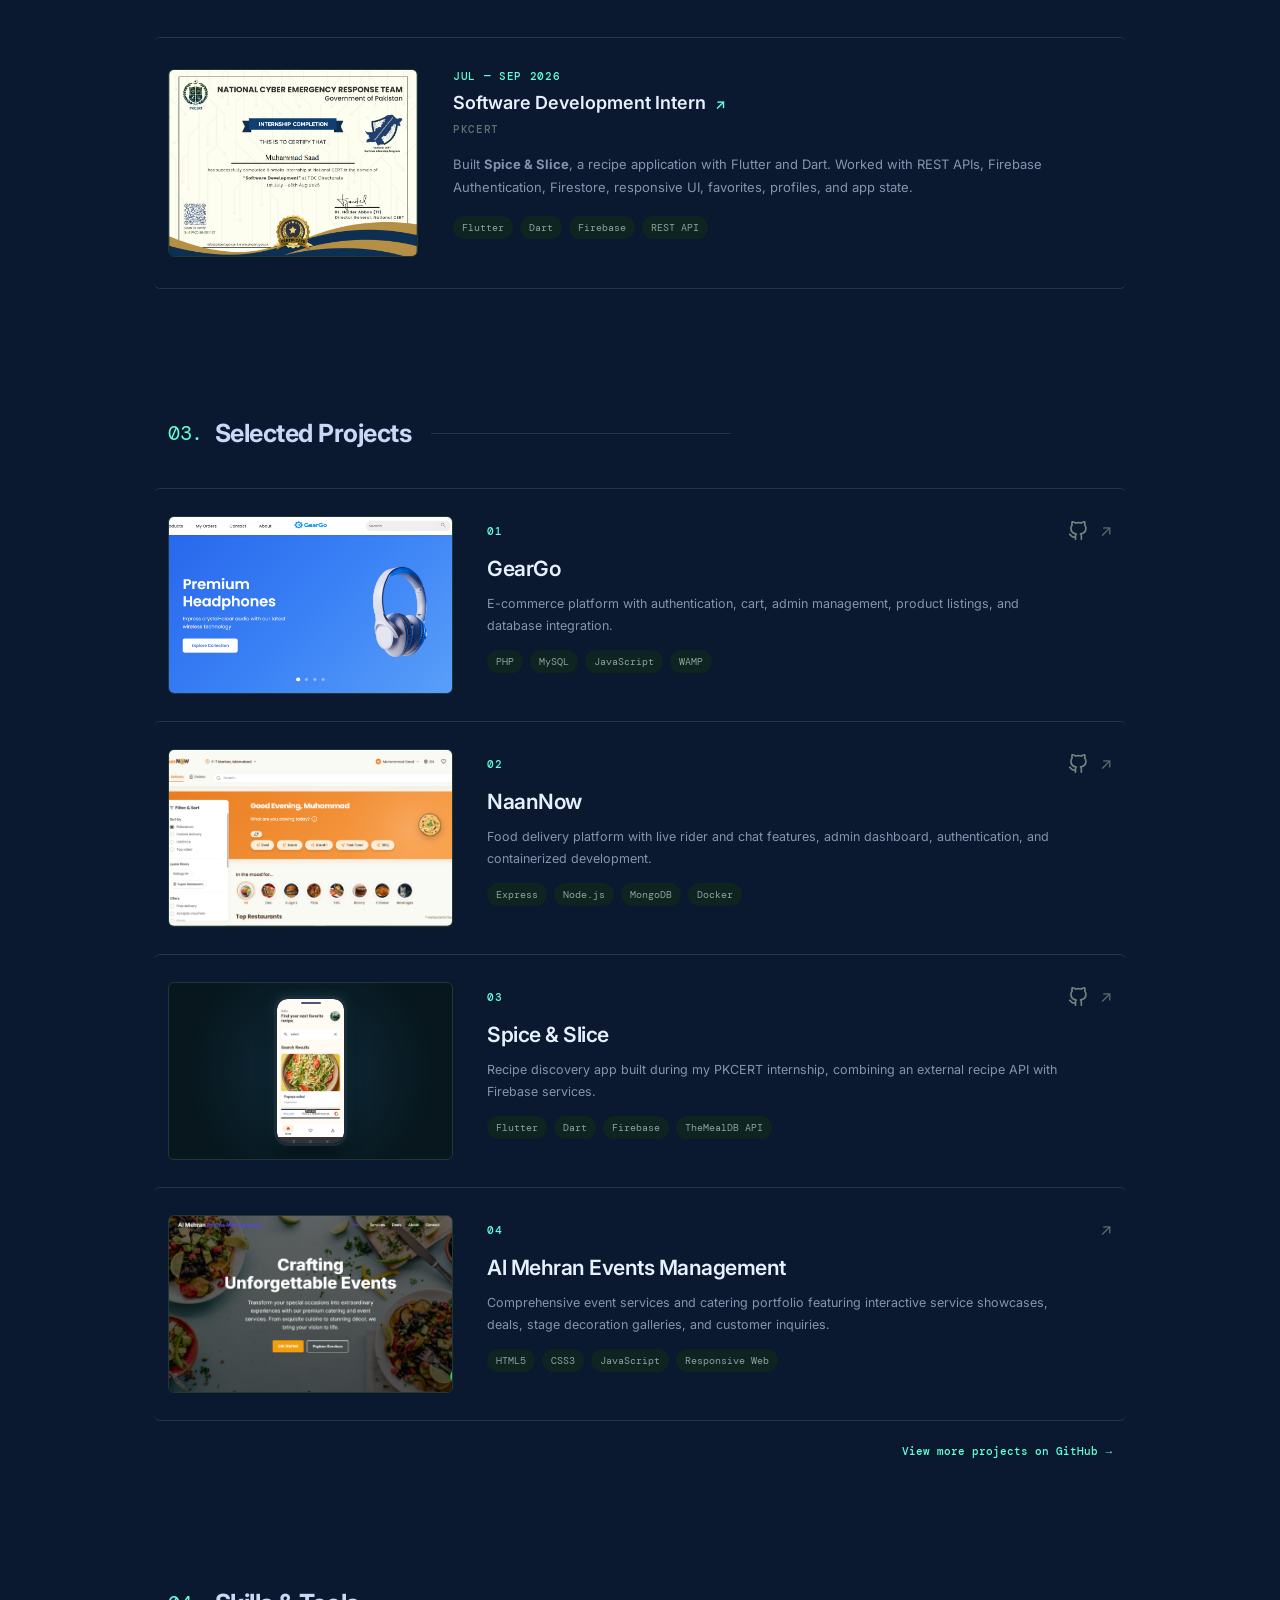
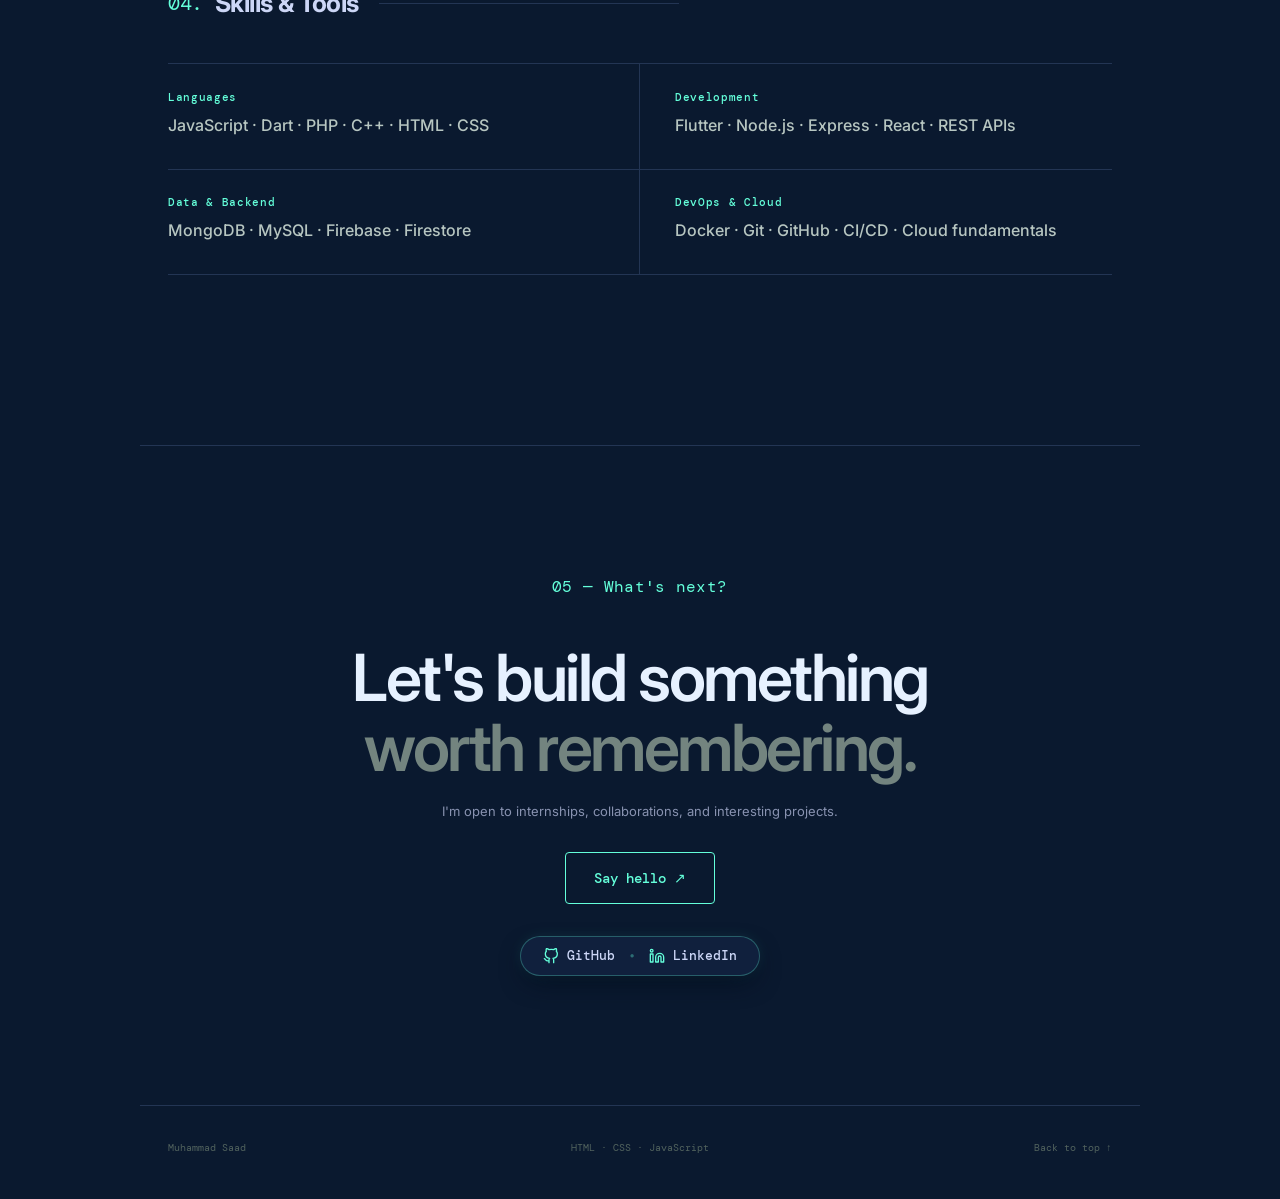
==== commit fb58acf6: "Project added" ====
--- a/index.html
+++ b/index.html
@@ -6,6 +6,7 @@
   <meta name="viewport" content="width=device-width, initial-scale=1.0">
   <meta name="theme-color" content="#0a192f">
   <meta name="description" content="Muhammad Saad Khan — IT undergraduate, developer, and DevOps enthusiast.">
+  <meta name="google-site-verification" content="8fLpjSR4AN0lQS0e6E48rSfPqkl-W3XsHr_b2m8P15k" />
   <title>Muhammad Saad | Developer Portfolio</title>
   <link rel="preconnect" href="https://fonts.googleapis.com">
   <link rel="preconnect" href="https://fonts.gstatic.com" crossorigin>
@@ -236,7 +237,6 @@
               <polyline points="21 15 16 10 5 21"></polyline>
             </svg>
             <span>NaanNow</span>
-            <small>Coming soon</small>
           </div>
         </div>
         <div class="project-info">
@@ -258,7 +258,7 @@
               </span>
             </div>
           </div>
-          <h3>NaanNow (Coming soon)</h3>
+          <h3>NaanNow</h3>
           <p>Food delivery platform with live rider and chat features, admin dashboard, authentication, and
             containerized development.</p>
           <div class="tags"><span>Express</span><span>Node.js</span><span>MongoDB</span><span>Docker</span></div>
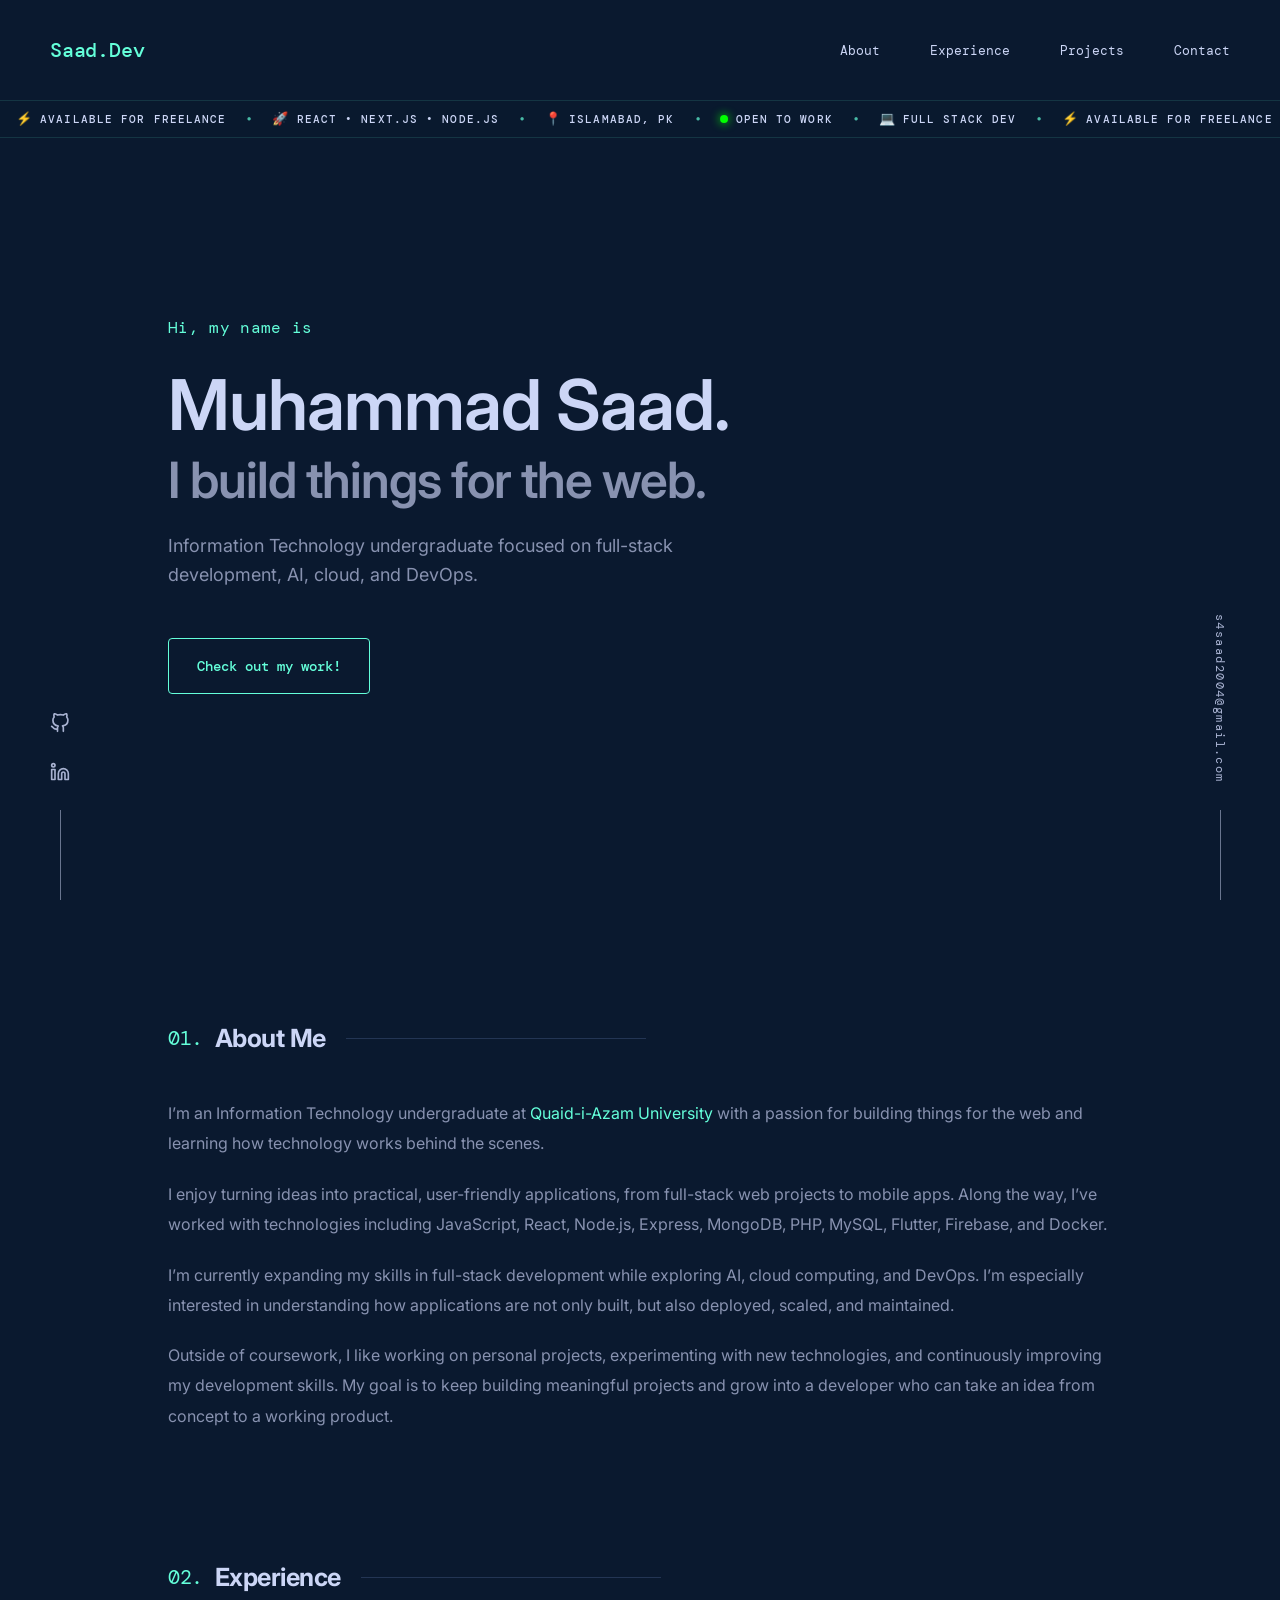
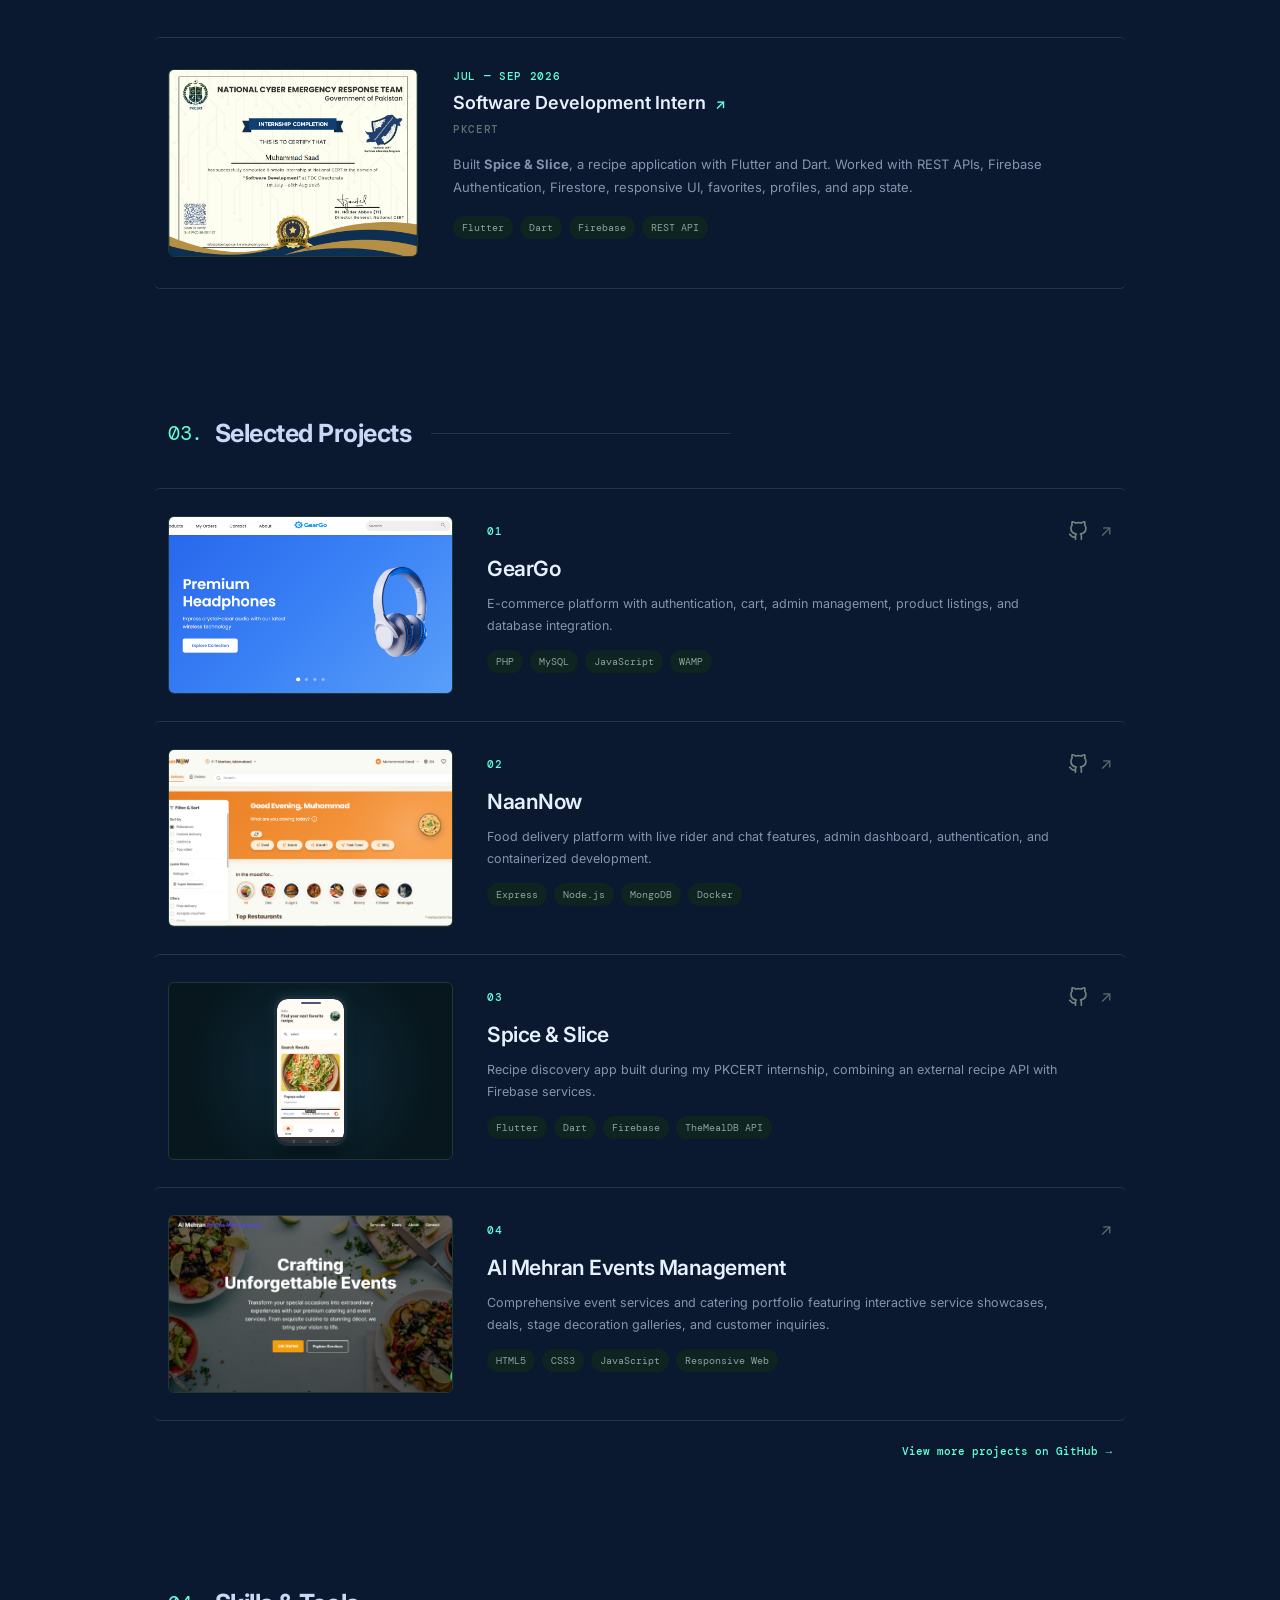
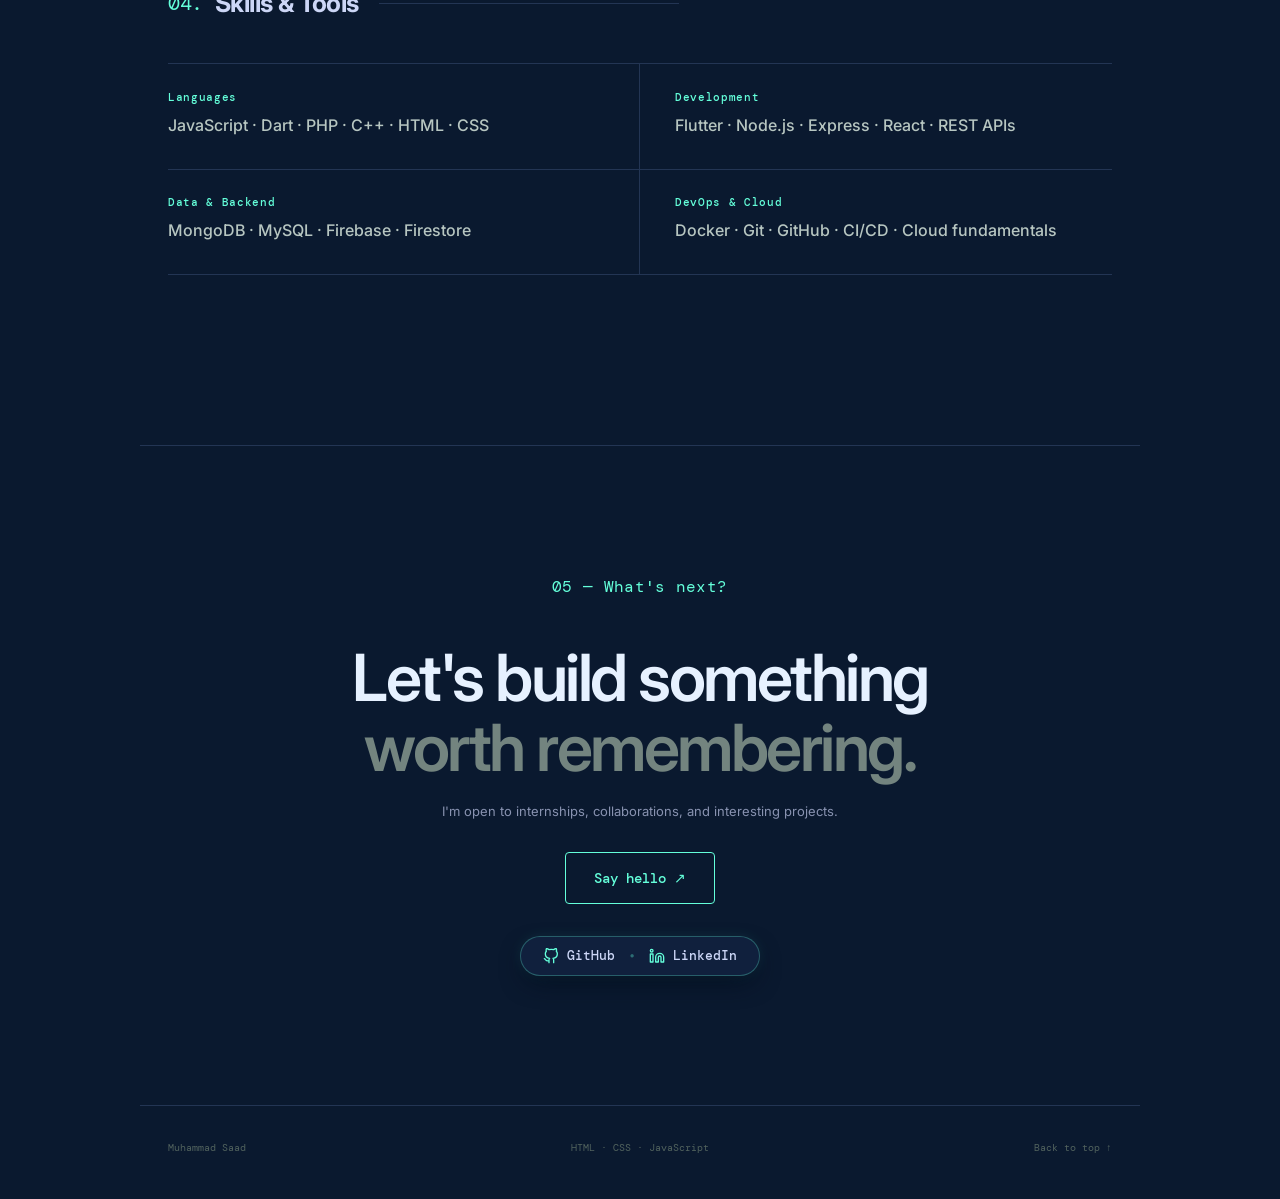
==== commit 90c745b4: "changed the url of a project" ====
--- a/index.html
+++ b/index.html
@@ -351,7 +351,7 @@
         </div>
       </a> -->
 
-      <a class="project-row" href="https://almehraneventsmanagement.netlify.app/" target="_blank" rel="noreferrer"
+      <a class="project-row" href="https://almehranevents.com/" target="_blank" rel="noreferrer"
         title="Click to view Al Mehran Events Management website">
         <div class="project-image" title="Al Mehran Events Management Preview">
           <img src="almehran.png" alt="Al Mehran Events Management Preview" class="project-img img-loading"
